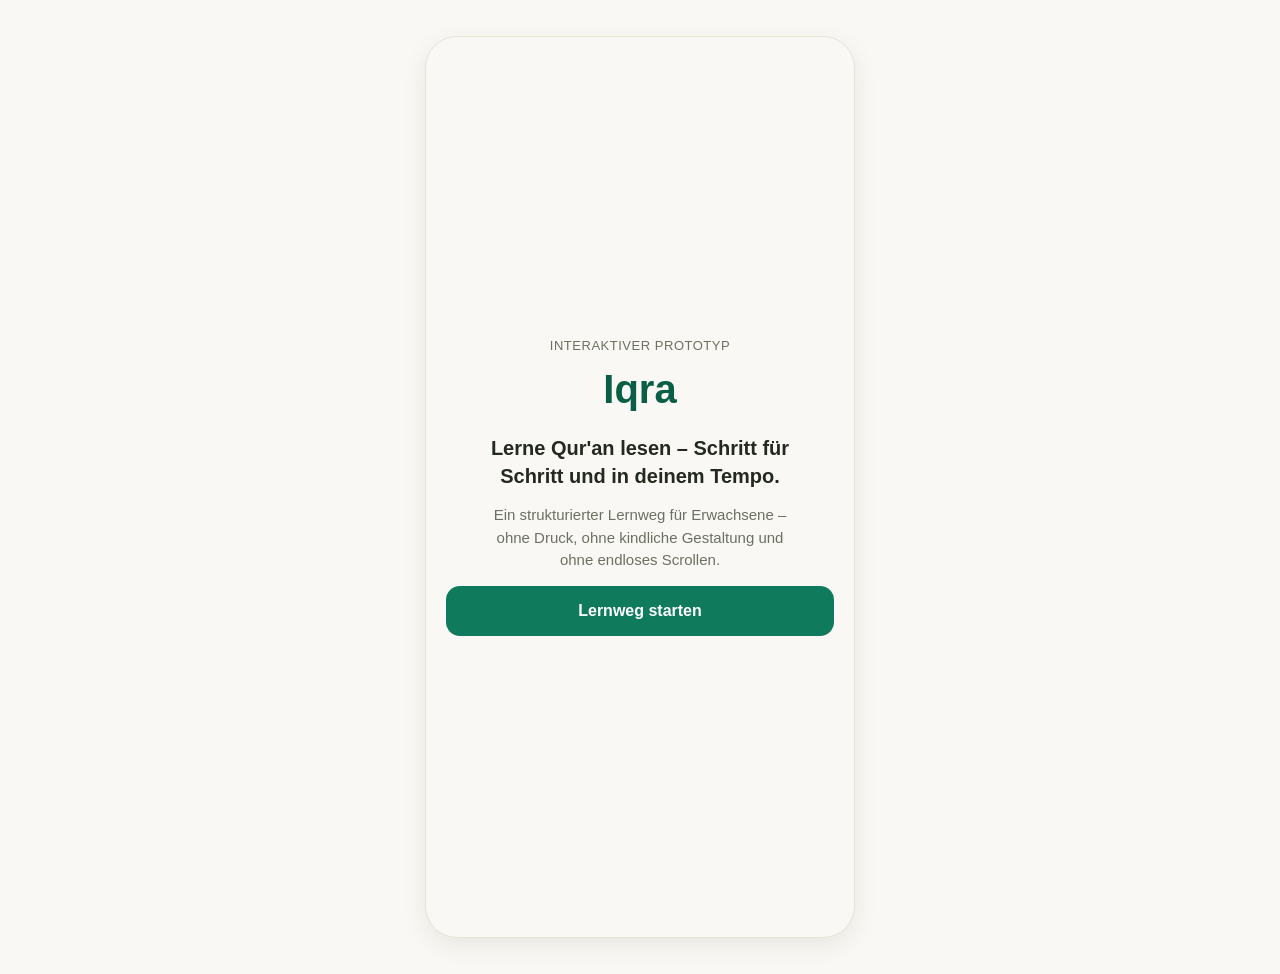
==== index.html @ 894b32cc "Add interactive mobile prototype (HTML/CSS/vanilla JS) Klickbarer mobiler Web-Prototyp mit 10 simuli" ====
<!DOCTYPE html>
<html lang="de">
<head>
<meta charset="UTF-8">
<meta name="viewport" content="width=device-width, initial-scale=1, viewport-fit=cover">
<title>Iqra – Interaktiver Prototyp</title>
<link rel="stylesheet" href="styles.css">
</head>
<body>
<div class="app-shell" id="app-shell">

  <!-- Ansicht 1: Willkommen -->
  <section class="view active" id="view-welcome">
    <div class="screen screen-center">
      <p class="eyebrow" data-i18n="welcome.badge">Interaktiver Prototyp</p>
      <h1 class="app-title">Iqra</h1>
      <p class="headline" data-i18n="welcome.headline">Lerne Qur'an lesen – Schritt für Schritt und in deinem Tempo.</p>
      <p class="subtext" data-i18n="welcome.subtext">Ein strukturierter Lernweg für Erwachsene – ohne Druck, ohne kindliche Gestaltung und ohne endloses Scrollen.</p>
      <button class="btn btn-primary" id="btn-start" data-i18n="welcome.cta">Lernweg starten</button>
    </div>
  </section>

  <!-- Ansicht 2: Sprache auswählen -->
  <section class="view" id="view-language">
    <div class="screen">
      <h2 class="view-title" data-i18n="language.title">Sprache auswählen</h2>
      <div class="card-list">
        <button class="select-card" data-lang="de">
          <span class="select-card-title">Deutsch</span>
        </button>
        <button class="select-card" data-lang="tr">
          <span class="select-card-title">Türkçe</span>
        </button>
      </div>
    </div>
  </section>

  <!-- Ansicht 3: Ausgangssituation -->
  <section class="view" id="view-situation">
    <div class="screen">
      <h2 class="view-title" data-i18n="situation.title">Wie ist deine Ausgangssituation?</h2>
      <div class="card-list" id="situation-list">
        <button class="select-card" data-situation="new">
          <span class="select-card-title" data-i18n="situation.new">Ich beginne ganz neu</span>
        </button>
        <button class="select-card" data-situation="some">
          <span class="select-card-title" data-i18n="situation.some">Ich kenne einige Buchstaben</span>
        </button>
        <button class="select-card" data-situation="refresh">
          <span class="select-card-title" data-i18n="situation.refresh">Ich habe früher gelernt und möchte wiederholen</span>
        </button>
        <button class="select-card" data-situation="convert">
          <span class="select-card-title" data-i18n="situation.convert">Ich bin konvertiert und suche Orientierung</span>
        </button>
      </div>
      <p class="hint" id="situation-hint" hidden data-i18n="situation.convertHint">Dieser Lernweg wird aktuell separat validiert.</p>
      <button class="btn btn-primary" id="btn-situation-next" data-i18n="common.next" disabled>Weiter</button>
    </div>
  </section>

  <!-- Ansicht 4: Lernziel -->
  <section class="view" id="view-goal">
    <div class="screen">
      <h2 class="view-title" data-i18n="goal.title">Was möchtest du erreichen?</h2>
      <div class="card-list" id="goal-list">
        <button class="select-card" data-goal="letters">
          <span class="select-card-title" data-i18n="goal.letters">Arabische Buchstaben sicher erkennen</span>
        </button>
        <button class="select-card" data-goal="connect">
          <span class="select-card-title" data-i18n="goal.connect">Buchstaben miteinander verbinden</span>
        </button>
        <button class="select-card" data-goal="words">
          <span class="select-card-title" data-i18n="goal.words">Erste Wörter lesen</span>
        </button>
        <button class="select-card" data-goal="refresh">
          <span class="select-card-title" data-i18n="goal.refresh">Meine Kenntnisse auffrischen</span>
        </button>
        <button class="select-card" data-goal="quran">
          <span class="select-card-title" data-i18n="goal.quran">Später Qur'anpassagen lesen</span>
        </button>
      </div>
      <button class="btn btn-primary" id="btn-goal-next" data-i18n="goal.cta" disabled>Meinen Lernweg erstellen</button>
    </div>
  </section>

  <!-- Ansicht 5: Dashboard -->
  <section class="view" id="view-dashboard">
    <div class="screen screen-with-nav">
      <p class="greeting" data-i18n="dashboard.greeting">Willkommen zurück</p>
      <p class="daily-suggestion" data-i18n="dashboard.today">Heute: 5 Minuten · 3 Buchstaben</p>

      <div class="card highlight-card">
        <p class="card-label" data-i18n="dashboard.stageLabel">Aktuelle Lernstufe</p>
        <p class="card-value" data-i18n="dashboard.stageValue">Elifba-Einstieg</p>
        <button class="btn btn-primary" id="btn-continue-learning" data-i18n="dashboard.cta">Heute weiterlernen</button>
      </div>

      <h3 class="section-title" data-i18n="dashboard.pathTitle">Dein Lernweg</h3>
      <div class="module-list">
        <button class="module-card module-active" id="module-1" data-module="1">
          <span class="module-name" data-i18n="module.letters">Arabische Buchstaben</span>
          <span class="module-status module-status-active" data-i18n="module.statusActive">Aktiv</span>
        </button>
        <div class="module-card module-locked" aria-disabled="true">
          <span class="module-name" data-i18n="module.connect">Buchstaben verbinden</span>
          <span class="module-status" data-i18n="module.statusLocked">Bald verfügbar</span>
        </div>
        <div class="module-card module-locked" aria-disabled="true">
          <span class="module-name" data-i18n="module.words">Erste Wörter lesen</span>
          <span class="module-status" data-i18n="module.statusLocked">Bald verfügbar</span>
        </div>
      </div>

      <h3 class="section-title" data-i18n="dashboard.repeatTitle">Wiederholen</h3>
      <div class="card">
        <div class="progress-bar"><div class="progress-fill" id="repeat-progress-fill"></div></div>
        <p class="fine-print" id="repeat-progress-text"></p>
      </div>
    </div>
  </section>

  <!-- Ansicht: Lernweg (Bottom-Nav) -->
  <section class="view" id="view-path">
    <div class="screen screen-with-nav">
      <h2 class="view-title" data-i18n="path.title">Dein Lernweg</h2>
      <p class="subtext" id="path-goal-text"></p>
      <div class="module-list">
        <div class="module-card module-active">
          <span class="module-name" data-i18n="module.letters">Arabische Buchstaben</span>
          <span class="module-status module-status-active" data-i18n="module.statusActive">Aktiv</span>
        </div>
        <div class="module-card module-locked" aria-disabled="true">
          <span class="module-name" data-i18n="module.connect">Buchstaben verbinden</span>
          <span class="module-status" data-i18n="module.statusLocked">Bald verfügbar</span>
        </div>
        <div class="module-card module-locked" aria-disabled="true">
          <span class="module-name" data-i18n="module.words">Erste Wörter lesen</span>
          <span class="module-status" data-i18n="module.statusLocked">Bald verfügbar</span>
        </div>
      </div>
      <p class="fine-print" data-i18n="path.more">Weitere Module folgen.</p>
    </div>
  </section>

  <!-- Ansicht 6: Lernlektion -->
  <section class="view" id="view-lesson">
    <div class="screen screen-center">
      <p class="eyebrow" data-i18n="lesson.title">Alif, Bā und Tā</p>
      <div class="letter-display arabic" id="lesson-letter">ا</div>
      <p class="letter-name" id="lesson-letter-name">Alif</p>
      <p class="letter-hint" id="lesson-letter-hint"></p>
      <p class="fine-print" data-i18n="lesson.audioNote">Geprüfte Audio-Aussprache folgt in einer späteren Phase.</p>
      <button class="btn btn-primary" id="btn-lesson-next" data-i18n="common.next">Weiter</button>
    </div>
  </section>

  <!-- Ansicht 7: Aktive Übung -->
  <section class="view" id="view-exercise">
    <div class="screen screen-center">
      <h2 class="view-title" data-i18n="exercise.question">Welcher Buchstabe ist Bā?</h2>
      <div class="letter-choice-row" id="exercise-choices">
        <button class="letter-choice arabic" data-letter="ا">ا</button>
        <button class="letter-choice arabic" data-letter="ب">ب</button>
        <button class="letter-choice arabic" data-letter="ت">ت</button>
      </div>
      <p class="feedback" id="exercise-feedback" hidden></p>
      <button class="btn btn-primary" id="btn-exercise-next" data-i18n="common.next" hidden>Weiter</button>
    </div>
  </section>

  <!-- Ansicht 8: Lektion abgeschlossen -->
  <section class="view" id="view-complete">
    <div class="screen screen-center">
      <h2 class="view-title" data-i18n="complete.title">Lektion abgeschlossen</h2>
      <p class="subtext" data-i18n="complete.text">Du hast heute drei Buchstaben kennengelernt.</p>
      <div class="progress-bar"><div class="progress-fill" style="width:100%"></div></div>
      <p class="fine-print" data-i18n="complete.demoLabel">Demo-Fortschritt</p>
      <button class="btn btn-secondary" id="btn-complete-repeat" data-i18n="complete.repeat">Kurz wiederholen</button>
      <button class="btn btn-primary" id="btn-complete-home" data-i18n="complete.home">Zur Startseite</button>
    </div>
  </section>

  <!-- Ansicht 9: Fortschritt -->
  <section class="view" id="view-progress">
    <div class="screen screen-with-nav">
      <h2 class="view-title" data-i18n="progress.title">Fortschritt</h2>
      <p class="fine-print demo-tag" data-i18n="progress.demoTag">Demo-Daten</p>
      <div class="card">
        <p class="card-label" data-i18n="progress.lettersLabel">Erkannte Buchstaben</p>
        <p class="card-value" id="progress-letters">0 von 28</p>
      </div>
      <div class="card">
        <p class="card-label" data-i18n="progress.lessonsLabel">Absolvierte Lektionen</p>
        <p class="card-value" id="progress-lessons">0</p>
      </div>
      <div class="card">
        <p class="card-label" data-i18n="progress.timeLabel">Lernzeit</p>
        <p class="card-value" id="progress-time">0 Minuten</p>
      </div>
      <div class="card">
        <p class="card-label" data-i18n="progress.nextLabel">Nächstes Ziel</p>
        <p class="card-value" data-i18n="progress.nextValue">Buchstabenformen unterscheiden</p>
      </div>
    </div>
  </section>

  <!-- Ansicht 10: Einstellungen -->
  <section class="view" id="view-settings">
    <div class="screen screen-with-nav">
      <h2 class="view-title" data-i18n="settings.title">Einstellungen</h2>

      <h3 class="section-title" data-i18n="settings.language">Sprache ändern</h3>
      <div class="segmented" id="settings-lang">
        <button class="segmented-btn" data-lang="de">Deutsch</button>
        <button class="segmented-btn" data-lang="tr">Türkçe</button>
      </div>

      <h3 class="section-title" data-i18n="settings.appearance">Erscheinungsbild</h3>
      <div class="segmented" id="settings-theme">
        <button class="segmented-btn" data-theme-choice="light" data-i18n="settings.light">Hell</button>
        <button class="segmented-btn" data-theme-choice="dark" data-i18n="settings.dark">Dunkel</button>
        <button class="segmented-btn" data-theme-choice="system" data-i18n="settings.system">System</button>
      </div>

      <h3 class="section-title" data-i18n="settings.goalTitle">Lernziel</h3>
      <button class="btn btn-secondary" id="btn-change-goal" data-i18n="settings.changeGoal">Lernziel ändern</button>

      <h3 class="section-title" data-i18n="settings.progressTitle">Demo-Fortschritt</h3>
      <button class="btn btn-secondary" id="btn-reset-progress" data-i18n="settings.resetProgress">Demo-Fortschritt zurücksetzen</button>

      <p class="fine-print" data-i18n="settings.privacyNote">Dieser Prototyp speichert Einstellungen ausschließlich lokal auf diesem Gerät.</p>
      <p class="fine-print prototype-note" data-i18n="footer.note">Prototyp – Lerninhalte und religiöse Einordnungen sind noch nicht fachlich freigegeben.</p>
    </div>
  </section>

  <!-- Bottom-Navigation -->
  <nav class="bottom-nav" id="bottom-nav">
    <button class="nav-btn" data-nav="dashboard">
      <span class="nav-icon icon-learn"></span>
      <span data-i18n="nav.learn">Lernen</span>
    </button>
    <button class="nav-btn" data-nav="path">
      <span class="nav-icon icon-path"></span>
      <span data-i18n="nav.path">Lernweg</span>
    </button>
    <button class="nav-btn" data-nav="progress">
      <span class="nav-icon icon-progress"></span>
      <span data-i18n="nav.progress">Fortschritt</span>
    </button>
    <button class="nav-btn" data-nav="settings">
      <span class="nav-icon icon-settings"></span>
      <span data-i18n="nav.settings">Einstellungen</span>
    </button>
  </nav>

</div>
<script src="app.js"></script>
</body>
</html>
---- styles.css ----
:root {
  --bg: #faf8f4;
  --surface: #ffffff;
  --surface-muted: #f2efe8;
  --text: #24291f;
  --text-muted: #6b7062;
  --border: #e7e2d6;
  --accent: #0f7a5c;
  --accent-strong: #0b5e46;
  --accent-soft: #e3f1ea;
  --danger-free-neutral: #8a8f80;
  --shadow: 0 8px 24px rgba(36, 41, 31, 0.08);
  --radius-lg: 20px;
  --radius-md: 14px;
  --radius-sm: 10px;
}

:root[data-theme="dark"] {
  --bg: #141712;
  --surface: #1d211a;
  --surface-muted: #262b21;
  --text: #ecebe3;
  --text-muted: #a3a89a;
  --border: #333829;
  --accent: #3fbf93;
  --accent-strong: #6fd8b2;
  --accent-soft: #1f3129;
  --shadow: 0 8px 24px rgba(0, 0, 0, 0.35);
}

@media (prefers-color-scheme: dark) {
  :root:not([data-theme="light"]) {
    --bg: #141712;
    --surface: #1d211a;
    --surface-muted: #262b21;
    --text: #ecebe3;
    --text-muted: #a3a89a;
    --border: #333829;
    --accent: #3fbf93;
    --accent-strong: #6fd8b2;
    --accent-soft: #1f3129;
    --shadow: 0 8px 24px rgba(0, 0, 0, 0.35);
  }
}

* {
  box-sizing: border-box;
}

html, body {
  margin: 0;
  padding: 0;
  background: var(--bg);
  color: var(--text);
  font-family: -apple-system, BlinkMacSystemFont, "Segoe UI", Roboto, Helvetica, Arial, sans-serif;
  -webkit-text-size-adjust: 100%;
}

body {
  min-height: 100dvh;
  display: flex;
  justify-content: center;
}

.arabic {
  font-family: "Geeza Pro", "Damascus", "Al Bayan", "Baghdad", "KacstOne", "Traditional Arabic", serif;
  direction: rtl;
}

.app-shell {
  position: relative;
  width: 100%;
  max-width: 430px;
  min-height: 100dvh;
  background: var(--bg);
  overflow-x: hidden;
}

@media (min-width: 460px) {
  .app-shell {
    min-height: 92dvh;
    margin: 4dvh auto;
    border-radius: 32px;
    box-shadow: var(--shadow);
    border: 1px solid var(--border);
  }
}

.view {
  display: none;
}

.view.active {
  display: block;
}

.screen {
  padding: 28px 20px 28px;
  min-height: 100dvh;
  display: flex;
  flex-direction: column;
  gap: 14px;
}

.screen-with-nav {
  padding-bottom: 96px;
}

.screen-center {
  justify-content: center;
  align-items: center;
  text-align: center;
}

.eyebrow {
  margin: 0;
  font-size: 13px;
  letter-spacing: 0.04em;
  text-transform: uppercase;
  color: var(--text-muted);
}

.app-title {
  margin: 0;
  font-size: 40px;
  font-weight: 700;
  color: var(--accent-strong);
}

.headline {
  margin: 8px 0 0;
  font-size: 20px;
  font-weight: 600;
  line-height: 1.4;
  max-width: 320px;
}

.subtext {
  margin: 0;
  font-size: 15px;
  line-height: 1.5;
  color: var(--text-muted);
  max-width: 320px;
}

.view-title {
  margin: 6px 0 4px;
  font-size: 22px;
  font-weight: 700;
}

.section-title {
  margin: 18px 0 2px;
  font-size: 15px;
  font-weight: 700;
  color: var(--text-muted);
  text-transform: uppercase;
  letter-spacing: 0.03em;
}

.btn {
  border: none;
  border-radius: var(--radius-md);
  padding: 16px 20px;
  font-size: 16px;
  font-weight: 600;
  cursor: pointer;
  width: 100%;
  transition: transform 0.08s ease, opacity 0.15s ease;
}

.btn:active {
  transform: scale(0.98);
}

.btn-primary {
  background: var(--accent);
  color: #ffffff;
}

.btn-primary:disabled {
  opacity: 0.45;
  cursor: not-allowed;
}

.btn-secondary {
  background: var(--surface-muted);
  color: var(--text);
  border: 1px solid var(--border);
}

.card-list {
  display: flex;
  flex-direction: column;
  gap: 10px;
  margin-top: 6px;
}

.select-card {
  text-align: left;
  background: var(--surface);
  border: 1.5px solid var(--border);
  border-radius: var(--radius-md);
  padding: 16px 18px;
  font-size: 16px;
  cursor: pointer;
  box-shadow: var(--shadow);
  color: var(--text);
}

.select-card.selected {
  border-color: var(--accent);
  background: var(--accent-soft);
}

.select-card-title {
  font-weight: 600;
}

.hint {
  margin: -6px 0 0;
  font-size: 13px;
  color: var(--text-muted);
  font-style: italic;
}

.card {
  background: var(--surface);
  border: 1px solid var(--border);
  border-radius: var(--radius-lg);
  padding: 18px;
  box-shadow: var(--shadow);
}

.highlight-card {
  display: flex;
  flex-direction: column;
  gap: 10px;
}

.card-label {
  margin: 0;
  font-size: 13px;
  color: var(--text-muted);
}

.card-value {
  margin: 0;
  font-size: 19px;
  font-weight: 700;
}

.greeting {
  margin: 0;
  font-size: 22px;
  font-weight: 700;
}

.daily-suggestion {
  margin: 0 0 6px;
  color: var(--text-muted);
  font-size: 14px;
}

.module-list {
  display: flex;
  flex-direction: column;
  gap: 10px;
}

.module-card {
  display: flex;
  align-items: center;
  justify-content: space-between;
  background: var(--surface);
  border: 1px solid var(--border);
  border-radius: var(--radius-md);
  padding: 16px 18px;
  font-size: 15px;
  text-align: left;
  cursor: pointer;
}

.module-active {
  border-color: var(--accent);
}

.module-locked {
  opacity: 0.55;
  cursor: not-allowed;
}

.module-name {
  font-weight: 600;
}

.module-status {
  font-size: 12px;
  color: var(--text-muted);
  background: var(--surface-muted);
  padding: 4px 10px;
  border-radius: 999px;
}

.module-status-active {
  color: var(--accent-strong);
  background: var(--accent-soft);
}

.progress-bar {
  height: 8px;
  border-radius: 999px;
  background: var(--surface-muted);
  overflow: hidden;
}

.progress-fill {
  height: 100%;
  background: var(--accent);
  border-radius: 999px;
  width: 0%;
  transition: width 0.3s ease;
}

.fine-print {
  margin: 6px 0 0;
  font-size: 12px;
  color: var(--text-muted);
}

.demo-tag {
  display: inline-block;
  background: var(--surface-muted);
  padding: 3px 10px;
  border-radius: 999px;
}

.letter-display {
  font-size: 96px;
  line-height: 1;
  color: var(--accent-strong);
}

.letter-name {
  margin: 0;
  font-size: 22px;
  font-weight: 700;
}

.letter-hint {
  margin: 0;
  font-size: 14px;
  color: var(--text-muted);
  max-width: 300px;
}

.letter-choice-row {
  display: flex;
  gap: 10px;
  justify-content: center;
  margin-top: 8px;
}

.letter-choice {
  flex: 1;
  font-size: 44px;
  padding: 22px 0;
  background: var(--surface);
  border: 1.5px solid var(--border);
  border-radius: var(--radius-md);
  cursor: pointer;
  color: var(--text);
  box-shadow: var(--shadow);
}

.letter-choice.correct {
  border-color: var(--accent);
  background: var(--accent-soft);
}

.letter-choice.incorrect {
  border-color: var(--text-muted);
  background: var(--surface-muted);
}

.feedback {
  font-size: 15px;
  font-weight: 600;
  min-height: 20px;
}

.segmented {
  display: flex;
  background: var(--surface-muted);
  border-radius: var(--radius-md);
  padding: 4px;
  gap: 4px;
}

.segmented-btn {
  flex: 1;
  border: none;
  background: transparent;
  border-radius: var(--radius-sm);
  padding: 10px 8px;
  font-size: 14px;
  font-weight: 600;
  color: var(--text-muted);
  cursor: pointer;
}

.segmented-btn.active {
  background: var(--surface);
  color: var(--accent-strong);
  box-shadow: var(--shadow);
}

.prototype-note {
  margin-top: 22px;
  padding-top: 12px;
  border-top: 1px solid var(--border);
}

.bottom-nav {
  display: none;
  position: fixed;
  bottom: 0;
  left: 0;
  right: 0;
  max-width: 430px;
  margin: 0 auto;
  background: var(--surface);
  border-top: 1px solid var(--border);
  padding: 8px 4px calc(8px + env(safe-area-inset-bottom));
  justify-content: space-around;
  z-index: 10;
}

.bottom-nav.visible {
  display: flex;
}

.nav-btn {
  flex: 1;
  display: flex;
  flex-direction: column;
  align-items: center;
  gap: 4px;
  background: none;
  border: none;
  font-size: 11px;
  color: var(--text-muted);
  cursor: pointer;
  padding: 4px 0;
}

.nav-btn.active {
  color: var(--accent-strong);
}

.nav-icon {
  width: 22px;
  height: 22px;
  position: relative;
}

.icon-learn::before {
  content: "";
  position: absolute;
  inset: 2px;
  border: 2px solid currentColor;
  border-radius: 6px;
}
.icon-learn::after {
  content: "";
  position: absolute;
  left: 50%;
  top: 50%;
  width: 6px;
  height: 6px;
  background: currentColor;
  border-radius: 50%;
  transform: translate(-50%, -50%);
}

.icon-path {
  display: flex;
  align-items: center;
  justify-content: space-between;
  padding: 0 2px;
}
.icon-path::before,
.icon-path::after {
  content: "";
  width: 5px;
  height: 5px;
  border-radius: 50%;
  background: currentColor;
}
.icon-path {
  background: linear-gradient(to right, currentColor, currentColor) no-repeat center / 100% 2px;
}

.icon-progress {
  display: flex;
  align-items: flex-end;
  justify-content: center;
  gap: 3px;
}
.icon-progress::before,
.icon-progress::after {
  content: "";
  width: 4px;
  background: currentColor;
  border-radius: 2px;
}
.icon-progress::before {
  height: 10px;
}
.icon-progress::after {
  height: 18px;
}

.icon-settings {
  border: 2px solid currentColor;
  border-radius: 50%;
}
.icon-settings::before {
  content: "";
  position: absolute;
  left: 50%;
  top: 50%;
  width: 8px;
  height: 8px;
  background: currentColor;
  border-radius: 50%;
  transform: translate(-50%, -50%);
}
.icon-settings::after {
  content: "";
  position: absolute;
  left: 50%;
  top: -3px;
  width: 2px;
  height: 5px;
  background: currentColor;
  transform: translateX(-50%);
}
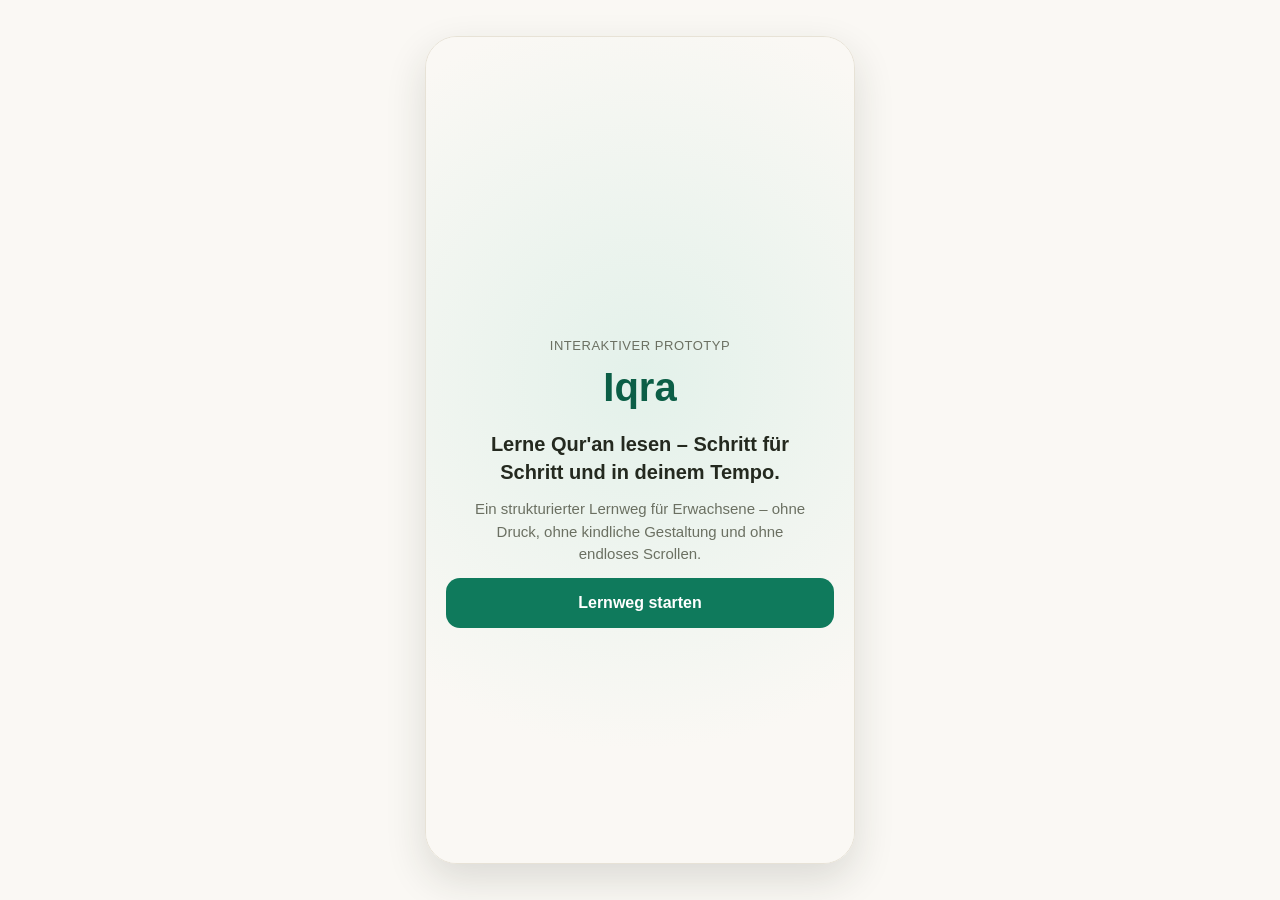
==== commit a85366cd: "Prototype v2: media-rich Entdecken feed, extra lesson formats, UX fixes Ergänzt eine vertikale Scrol" ====
--- a/index.html
+++ b/index.html
@@ -9,7 +9,7 @@
 <body>
 <div class="app-shell" id="app-shell">
 
-  <!-- Ansicht 1: Willkommen -->
+  <!-- Ansicht: Willkommen -->
   <section class="view active" id="view-welcome">
     <div class="screen screen-center">
       <p class="eyebrow" data-i18n="welcome.badge">Interaktiver Prototyp</p>
@@ -20,108 +20,141 @@
     </div>
   </section>
 
-  <!-- Ansicht 2: Sprache auswählen -->
+  <!-- Ansicht: Sprache auswählen -->
   <section class="view" id="view-language">
     <div class="screen">
       <h2 class="view-title" data-i18n="language.title">Sprache auswählen</h2>
       <div class="card-list">
-        <button class="select-card" data-lang="de">
-          <span class="select-card-title">Deutsch</span>
-        </button>
-        <button class="select-card" data-lang="tr">
-          <span class="select-card-title">Türkçe</span>
-        </button>
-      </div>
-    </div>
-  </section>
-
-  <!-- Ansicht 3: Ausgangssituation -->
+        <button class="select-card" data-lang="de"><span class="select-card-title">Deutsch</span></button>
+        <button class="select-card" data-lang="tr"><span class="select-card-title">Türkçe</span></button>
+      </div>
+    </div>
+  </section>
+
+  <!-- Ansicht: Ausgangssituation -->
   <section class="view" id="view-situation">
     <div class="screen">
       <h2 class="view-title" data-i18n="situation.title">Wie ist deine Ausgangssituation?</h2>
       <div class="card-list" id="situation-list">
-        <button class="select-card" data-situation="new">
-          <span class="select-card-title" data-i18n="situation.new">Ich beginne ganz neu</span>
-        </button>
-        <button class="select-card" data-situation="some">
-          <span class="select-card-title" data-i18n="situation.some">Ich kenne einige Buchstaben</span>
-        </button>
-        <button class="select-card" data-situation="refresh">
-          <span class="select-card-title" data-i18n="situation.refresh">Ich habe früher gelernt und möchte wiederholen</span>
-        </button>
-        <button class="select-card" data-situation="convert">
-          <span class="select-card-title" data-i18n="situation.convert">Ich bin konvertiert und suche Orientierung</span>
-        </button>
+        <button class="select-card" data-situation="new"><span class="select-card-title" data-i18n="situation.new">Ich beginne ganz neu</span></button>
+        <button class="select-card" data-situation="some"><span class="select-card-title" data-i18n="situation.some">Ich kenne einige Buchstaben</span></button>
+        <button class="select-card" data-situation="refresh"><span class="select-card-title" data-i18n="situation.refresh">Ich habe früher gelernt und möchte wiederholen</span></button>
+        <button class="select-card" data-situation="convert"><span class="select-card-title" data-i18n="situation.convert">Ich bin konvertiert und suche Orientierung</span></button>
       </div>
       <p class="hint" id="situation-hint" hidden data-i18n="situation.convertHint">Dieser Lernweg wird aktuell separat validiert.</p>
       <button class="btn btn-primary" id="btn-situation-next" data-i18n="common.next" disabled>Weiter</button>
     </div>
   </section>
 
-  <!-- Ansicht 4: Lernziel -->
+  <!-- Ansicht: Lernziel -->
   <section class="view" id="view-goal">
     <div class="screen">
       <h2 class="view-title" data-i18n="goal.title">Was möchtest du erreichen?</h2>
       <div class="card-list" id="goal-list">
-        <button class="select-card" data-goal="letters">
-          <span class="select-card-title" data-i18n="goal.letters">Arabische Buchstaben sicher erkennen</span>
+        <button class="select-card" data-goal="letters"><span class="select-card-title" data-i18n="goal.letters">Arabische Buchstaben sicher erkennen</span></button>
+        <button class="select-card" data-goal="connect"><span class="select-card-title" data-i18n="goal.connect">Buchstaben miteinander verbinden</span></button>
+        <button class="select-card" data-goal="words"><span class="select-card-title" data-i18n="goal.words">Erste Wörter lesen</span></button>
+        <button class="select-card" data-goal="refresh"><span class="select-card-title" data-i18n="goal.refresh">Meine Kenntnisse auffrischen</span></button>
+        <button class="select-card" data-goal="quran"><span class="select-card-title" data-i18n="goal.quran">Später Qur'anpassagen lesen</span></button>
+      </div>
+      <button class="btn btn-primary" id="btn-goal-next" data-i18n="goal.cta" disabled>Meinen Lernweg erstellen</button>
+    </div>
+  </section>
+
+  <!-- Ansicht: Lernen (Startseite) -->
+  <section class="view" id="view-home">
+    <div class="screen screen-with-nav">
+      <div class="home-header">
+        <p class="greeting" data-i18n="dashboard.greeting">Willkommen zurück</p>
+        <p class="fine-print demo-inline" data-i18n="dashboard.demoNoteShort">Demo-Inhalte – fachliche Prüfung ausstehend.</p>
+      </div>
+
+      <div class="hero-card">
+        <p class="hero-label" data-i18n="dashboard.heroLabel">Heute lernen</p>
+        <p class="hero-suggestion" data-i18n="dashboard.today">Heute: 5 Minuten · 3 Buchstaben</p>
+        <button class="btn btn-hero" id="btn-hero-cta" data-i18n="dashboard.cta">Heute weiterlernen</button>
+      </div>
+
+      <div class="section-head">
+        <h3 class="section-title" data-i18n="dashboard.pathTitle">Dein Lernweg</h3>
+        <button class="link-btn" id="btn-path-link" data-i18n="dashboard.pathLinkAll">Gesamten Lernweg ansehen</button>
+      </div>
+      <p class="fine-print" data-i18n="dashboard.pathSubtitle">Modul 1 · Arabische Buchstaben</p>
+      <div class="lesson-list">
+        <button class="lesson-item lesson-item-active" id="lesson-card-1">
+          <span class="lesson-item-icon icon-format-lesson" aria-hidden="true"></span>
+          <span class="lesson-item-body">
+            <span class="lesson-item-name" data-i18n="lesson.title">Alif, Bā und Tā</span>
+            <span class="lesson-item-tag" data-i18n="lesson.formatLesson">Lernlektion</span>
+          </span>
+          <span class="lesson-item-status lesson-item-status-active" data-i18n="module.statusActive">Aktiv</span>
         </button>
-        <button class="select-card" data-goal="connect">
-          <span class="select-card-title" data-i18n="goal.connect">Buchstaben miteinander verbinden</span>
+        <button class="lesson-item lesson-item-partial" id="lesson-card-2">
+          <span class="lesson-item-icon icon-format-matching" aria-hidden="true"></span>
+          <span class="lesson-item-body">
+            <span class="lesson-item-name" data-i18n="lesson2.title">Formen unterscheiden</span>
+            <span class="lesson-item-tag" data-i18n="lesson.formatMatching">Visuelle Zuordnung</span>
+          </span>
+          <span class="lesson-item-status" data-i18n="lesson.statusPartial">Teilweise verfügbar</span>
         </button>
-        <button class="select-card" data-goal="words">
-          <span class="select-card-title" data-i18n="goal.words">Erste Wörter lesen</span>
+        <button class="lesson-item lesson-item-locked" id="lesson-card-3">
+          <span class="lesson-item-icon icon-format-preview" aria-hidden="true"></span>
+          <span class="lesson-item-body">
+            <span class="lesson-item-name" data-i18n="module.connect">Buchstaben verbinden</span>
+            <span class="lesson-item-tag" data-i18n="lesson.formatPreview">Vorschau</span>
+          </span>
+          <span class="lesson-item-status" data-i18n="lesson.statusLocked">Noch nicht freigeschaltet</span>
         </button>
-        <button class="select-card" data-goal="refresh">
-          <span class="select-card-title" data-i18n="goal.refresh">Meine Kenntnisse auffrischen</span>
+      </div>
+
+      <h3 class="section-title" data-i18n="dashboard.forYouTitle">Für dich ausgewählt</h3>
+      <div class="recommend-card">
+        <p class="recommend-text" data-i18n="dashboard.forYouText">Weiter mit „Formen unterscheiden“</p>
+        <button class="btn btn-secondary btn-compact" id="btn-for-you" data-i18n="dashboard.forYouCta">Ansehen</button>
+      </div>
+
+      <h3 class="section-title" data-i18n="dashboard.mediaPreviewTitle">Kurze Lernmedien entdecken</h3>
+      <div class="media-tile-grid">
+        <button class="media-tile media-tile-1" id="media-tile-1">
+          <span class="media-tile-play" aria-hidden="true">▶</span>
+          <span class="media-tile-duration" data-i18n="post1.duration">20 Sek.</span>
+          <span class="media-tile-title" data-i18n="post1.title">Alif erkennen</span>
         </button>
-        <button class="select-card" data-goal="quran">
-          <span class="select-card-title" data-i18n="goal.quran">Später Qur'anpassagen lesen</span>
+        <button class="media-tile media-tile-2" id="media-tile-2">
+          <span class="media-tile-play" aria-hidden="true">▶</span>
+          <span class="media-tile-duration" data-i18n="post2.duration">30 Sek.</span>
+          <span class="media-tile-title" data-i18n="post2.title">Bā und Tā unterscheiden</span>
         </button>
       </div>
-      <button class="btn btn-primary" id="btn-goal-next" data-i18n="goal.cta" disabled>Meinen Lernweg erstellen</button>
-    </div>
-  </section>
-
-  <!-- Ansicht 5: Dashboard -->
-  <section class="view" id="view-dashboard">
-    <div class="screen screen-with-nav">
-      <p class="greeting" data-i18n="dashboard.greeting">Willkommen zurück</p>
-      <p class="daily-suggestion" data-i18n="dashboard.today">Heute: 5 Minuten · 3 Buchstaben</p>
-
-      <div class="card highlight-card">
-        <p class="card-label" data-i18n="dashboard.stageLabel">Aktuelle Lernstufe</p>
-        <p class="card-value" data-i18n="dashboard.stageValue">Elifba-Einstieg</p>
-        <button class="btn btn-primary" id="btn-continue-learning" data-i18n="dashboard.cta">Heute weiterlernen</button>
-      </div>
-
-      <h3 class="section-title" data-i18n="dashboard.pathTitle">Dein Lernweg</h3>
-      <div class="module-list">
-        <button class="module-card module-active" id="module-1" data-module="1">
-          <span class="module-name" data-i18n="module.letters">Arabische Buchstaben</span>
-          <span class="module-status module-status-active" data-i18n="module.statusActive">Aktiv</span>
-        </button>
-        <div class="module-card module-locked" aria-disabled="true">
-          <span class="module-name" data-i18n="module.connect">Buchstaben verbinden</span>
-          <span class="module-status" data-i18n="module.statusLocked">Bald verfügbar</span>
-        </div>
-        <div class="module-card module-locked" aria-disabled="true">
-          <span class="module-name" data-i18n="module.words">Erste Wörter lesen</span>
-          <span class="module-status" data-i18n="module.statusLocked">Bald verfügbar</span>
-        </div>
-      </div>
 
       <h3 class="section-title" data-i18n="dashboard.repeatTitle">Wiederholen</h3>
-      <div class="card">
-        <div class="progress-bar"><div class="progress-fill" id="repeat-progress-fill"></div></div>
-        <p class="fine-print" id="repeat-progress-text"></p>
-      </div>
-    </div>
-  </section>
-
-  <!-- Ansicht: Lernweg (Bottom-Nav) -->
+      <div class="repeat-card">
+        <div class="progress-bar"><div class="progress-fill" id="home-repeat-fill"></div></div>
+        <button class="btn btn-secondary btn-compact" id="btn-repeat-home" data-i18n="dashboard.repeatCta">Jetzt wiederholen</button>
+      </div>
+
+      <div class="stat-strip">
+        <div class="stat-pill">
+          <span class="stat-value" id="home-stat-letters">0/28</span>
+          <span class="stat-label" data-i18n="dashboard.statLetters">Buchstaben</span>
+        </div>
+        <div class="stat-pill">
+          <span class="stat-value" id="home-stat-lessons">0</span>
+          <span class="stat-label" data-i18n="dashboard.statLessons">Lektionen</span>
+        </div>
+        <div class="stat-pill">
+          <span class="stat-value" id="home-stat-minutes">0</span>
+          <span class="stat-label" data-i18n="dashboard.statMinutes">Minuten</span>
+        </div>
+        <span class="fine-print demo-tag stat-demo-tag" data-i18n="progress.demoTag">Demo-Daten</span>
+      </div>
+    </div>
+  </section>
+
+  <!-- Ansicht: Lernweg (aus "Lernen" erreichbar) -->
   <section class="view" id="view-path">
-    <div class="screen screen-with-nav">
+    <div class="screen">
+      <button class="back-btn" data-back><span class="back-arrow">‹</span> <span data-i18n="common.back">Zurück</span></button>
       <h2 class="view-title" data-i18n="path.title">Dein Lernweg</h2>
       <p class="subtext" id="path-goal-text"></p>
       <div class="module-list">
@@ -142,33 +175,144 @@
     </div>
   </section>
 
-  <!-- Ansicht 6: Lernlektion -->
-  <section class="view" id="view-lesson">
-    <div class="screen screen-center">
+  <!-- Ansicht: Entdecken -->
+  <section class="view" id="view-discover">
+    <div class="discover-feed screen-with-nav" id="discover-feed">
+
+      <article class="discover-post discover-post-1" data-post="1">
+        <div class="post-media">
+          <svg class="post-alif-svg" viewBox="0 0 120 200" aria-hidden="true">
+            <line class="post-alif-path" x1="60" y1="20" x2="60" y2="180" />
+          </svg>
+        </div>
+        <span class="post-duration" data-i18n="post1.duration">20 Sek.</span>
+        <button class="save-btn" data-save="post1" data-i18n="action.save">Speichern</button>
+        <div class="post-body">
+          <h3 class="post-title" data-i18n="post1.title">Alif erkennen</h3>
+          <p class="post-desc" data-i18n="post1.desc">Ein senkrechter Strich – der einfachste Buchstabe.</p>
+          <p class="post-goal" data-i18n="post1.goal">Lernziel: Alif sicher erkennen</p>
+          <button class="btn btn-primary" id="post1-cta" data-i18n="post1.cta">Jetzt üben</button>
+        </div>
+      </article>
+
+      <article class="discover-post discover-post-2" data-post="2">
+        <div class="post-media post-media-split">
+          <div class="post-split-half">
+            <span class="post-split-letter arabic">ب</span>
+            <span class="post-dot post-dot-ba"></span>
+          </div>
+          <div class="post-split-half">
+            <span class="post-split-letter arabic">ت</span>
+            <span class="post-dot post-dot-ta-1"></span>
+            <span class="post-dot post-dot-ta-2"></span>
+          </div>
+        </div>
+        <span class="post-duration" data-i18n="post2.duration">30 Sek.</span>
+        <button class="save-btn" data-save="post2" data-i18n="action.save">Speichern</button>
+        <div class="post-body">
+          <h3 class="post-title" data-i18n="post2.title">Bā und Tā unterscheiden</h3>
+          <p class="post-desc" data-i18n="post2.desc">Gleiche Grundform, unterschiedliche Punkte.</p>
+          <p class="post-goal" data-i18n="post2.goal">Lernziel: Punkte sicher unterscheiden</p>
+          <button class="btn btn-primary" id="post2-cta" data-i18n="post2.cta">Mini-Quiz starten</button>
+        </div>
+      </article>
+
+      <article class="discover-post discover-post-3" data-post="3">
+        <div class="post-media post-media-connect">
+          <span class="connect-glyph connect-glyph-1 arabic">ا</span>
+          <span class="connect-glyph connect-glyph-2 arabic">ب</span>
+          <span class="connect-glyph connect-glyph-3 arabic">ت</span>
+        </div>
+        <button class="save-btn" data-save="post3" data-i18n="action.save">Speichern</button>
+        <div class="post-body">
+          <p class="fine-print demo-tag" data-i18n="post3.demo">Demo – fachlich noch nicht freigegeben</p>
+          <h3 class="post-title" data-i18n="post3.title">Buchstaben verbinden</h3>
+          <p class="post-desc" data-i18n="post3.desc">Vorschau, wie einzelne Buchstaben später zu einer verbundenen Form werden.</p>
+          <button class="btn btn-secondary" id="post3-cta" data-i18n="post3.cta">Lernweg ansehen</button>
+        </div>
+      </article>
+
+      <article class="discover-post discover-post-4" data-post="4">
+        <div class="post-media post-media-sequence">
+          <div class="letter-badge"><span class="post-sequence-letter arabic" id="sequence-letter">ا</span></div>
+          <div class="step-dots" id="sequence-dots">
+            <span class="step-dot"></span><span class="step-dot"></span><span class="step-dot"></span>
+          </div>
+        </div>
+        <button class="save-btn" data-save="post4" data-i18n="action.save">Speichern</button>
+        <div class="post-body">
+          <h3 class="post-title" data-i18n="post4.title">Schnelle Wiederholung</h3>
+          <p class="post-desc" data-i18n="post4.desc">Alif, Bā und Tā im schnellen Wechsel.</p>
+          <button class="btn btn-secondary" id="post4-cta" data-i18n="post4.cta">Wiederholen</button>
+        </div>
+      </article>
+
+      <article class="discover-post discover-post-5" data-post="5">
+        <div class="post-body post-body-preview">
+          <h3 class="post-title" data-i18n="post5.title">Weitere Lernbereiche</h3>
+          <p class="post-desc" data-i18n="post5.desc">Ein Ausblick auf kommende Themen – nur eine Produktvorschau.</p>
+          <div class="preview-grid">
+            <div class="preview-tile preview-tile-1">
+              <span class="preview-tile-label" data-i18n="post5.quran">Qur'anlesen &amp; Tajwid</span>
+              <span class="preview-tile-tag" data-i18n="post5.comingSoon">Folgt später</span>
+            </div>
+            <div class="preview-tile preview-tile-2">
+              <span class="preview-tile-label" data-i18n="post5.knowledge">Islamisches Wissen</span>
+              <span class="preview-tile-tag" data-i18n="post5.comingSoon">Folgt später</span>
+            </div>
+            <div class="preview-tile preview-tile-3">
+              <span class="preview-tile-label" data-i18n="post5.prophets">Prophetengeschichten</span>
+              <span class="preview-tile-tag" data-i18n="post5.comingSoon">Folgt später</span>
+            </div>
+            <div class="preview-tile preview-tile-4">
+              <span class="preview-tile-label" data-i18n="post5.discoverIslam">Islam kennenlernen</span>
+              <span class="preview-tile-tag" data-i18n="post5.comingSoon">Folgt später</span>
+            </div>
+          </div>
+        </div>
+      </article>
+
+      <article class="discover-post discover-post-end" data-post="end">
+        <div class="post-body post-body-end">
+          <p class="post-end-title" data-i18n="discover.endTitle">Für heute bist du am Ende der Auswahl.</p>
+          <button class="btn btn-primary" id="discover-end-cta" data-i18n="discover.endCta">Zurück zum Lernweg</button>
+        </div>
+      </article>
+
+    </div>
+  </section>
+
+  <!-- Ansicht: Lernlektion 1 -->
+  <section class="view" id="view-lesson1">
+    <div class="screen screen-center screen-compact">
+      <button class="back-btn back-btn-self" data-back><span class="back-arrow">‹</span> <span data-i18n="common.back">Zurück</span></button>
       <p class="eyebrow" data-i18n="lesson.title">Alif, Bā und Tā</p>
-      <div class="letter-display arabic" id="lesson-letter">ا</div>
-      <p class="letter-name" id="lesson-letter-name">Alif</p>
-      <p class="letter-hint" id="lesson-letter-hint"></p>
+      <div class="step-dots" id="lesson1-dots">
+        <span class="step-dot"></span><span class="step-dot"></span><span class="step-dot"></span>
+      </div>
+      <p class="fine-print" id="lesson1-progress">1 von 3</p>
+      <div class="letter-badge"><div class="letter-display arabic" id="lesson1-letter">ا</div></div>
+      <p class="letter-name" id="lesson1-letter-name">Alif</p>
+      <p class="letter-hint" id="lesson1-letter-hint"></p>
       <p class="fine-print" data-i18n="lesson.audioNote">Geprüfte Audio-Aussprache folgt in einer späteren Phase.</p>
-      <button class="btn btn-primary" id="btn-lesson-next" data-i18n="common.next">Weiter</button>
-    </div>
-  </section>
-
-  <!-- Ansicht 7: Aktive Übung -->
+      <p class="fine-print demo-tag" data-i18n="lesson.demoHint">Demo-Inhalt – fachliche Prüfung ausstehend.</p>
+      <button class="btn btn-primary" id="btn-lesson1-next" data-i18n="common.next">Weiter</button>
+    </div>
+  </section>
+
+  <!-- Ansicht: Aktive Übung -->
   <section class="view" id="view-exercise">
-    <div class="screen screen-center">
-      <h2 class="view-title" data-i18n="exercise.question">Welcher Buchstabe ist Bā?</h2>
-      <div class="letter-choice-row" id="exercise-choices">
-        <button class="letter-choice arabic" data-letter="ا">ا</button>
-        <button class="letter-choice arabic" data-letter="ب">ب</button>
-        <button class="letter-choice arabic" data-letter="ت">ت</button>
-      </div>
+    <div class="screen screen-center screen-compact">
+      <button class="back-btn back-btn-self" data-back><span class="back-arrow">‹</span> <span data-i18n="common.back">Zurück</span></button>
+      <p class="eyebrow" data-i18n="exercise.eyebrow">Übung</p>
+      <h2 class="view-title" id="exercise-question">Welcher Buchstabe ist Bā?</h2>
+      <div class="letter-choice-row" id="exercise-choices"></div>
       <p class="feedback" id="exercise-feedback" hidden></p>
       <button class="btn btn-primary" id="btn-exercise-next" data-i18n="common.next" hidden>Weiter</button>
     </div>
   </section>
 
-  <!-- Ansicht 8: Lektion abgeschlossen -->
+  <!-- Ansicht: Lektion abgeschlossen -->
   <section class="view" id="view-complete">
     <div class="screen screen-center">
       <h2 class="view-title" data-i18n="complete.title">Lektion abgeschlossen</h2>
@@ -180,31 +324,51 @@
     </div>
   </section>
 
-  <!-- Ansicht 9: Fortschritt -->
+  <!-- Ansicht: Lektion 2 – Formen unterscheiden (Visuelle Zuordnung) -->
+  <section class="view" id="view-lesson2">
+    <div class="screen screen-compact">
+      <button class="back-btn" data-back><span class="back-arrow">‹</span> <span data-i18n="common.back">Zurück</span></button>
+      <h2 class="view-title" data-i18n="lesson2.title">Formen unterscheiden</h2>
+      <p class="subtext" data-i18n="lesson2.instructions">Ordne jeden Buchstaben seinem Merkmal zu.</p>
+      <p class="fine-print demo-tag" data-i18n="lesson2.demoNote">Demo – teilweise verfügbar, fachliche Prüfung ausstehend.</p>
+      <div class="match-columns">
+        <div class="match-column" id="lesson2-letters"></div>
+        <div class="match-column" id="lesson2-traits"></div>
+      </div>
+      <p class="feedback feedback-incorrect" id="lesson2-feedback" hidden></p>
+      <p class="feedback feedback-correct" id="lesson2-complete-note" hidden data-i18n="lesson2.complete">Alle Paare gefunden.</p>
+    </div>
+  </section>
+
+  <!-- Ansicht: Lektion 3 – Buchstaben verbinden (Vorschau) -->
+  <section class="view" id="view-lesson3">
+    <div class="screen screen-center">
+      <button class="back-btn back-btn-self" data-back><span class="back-arrow">‹</span> <span data-i18n="common.back">Zurück</span></button>
+      <p class="fine-print demo-tag" data-i18n="lesson3.locked">Noch nicht freigeschaltet</p>
+      <h2 class="view-title" data-i18n="lesson3.title">Buchstaben verbinden</h2>
+      <div class="post-media post-media-connect post-media-static">
+        <span class="connect-glyph connect-glyph-1 arabic">ا</span>
+        <span class="connect-glyph connect-glyph-2 arabic">ب</span>
+        <span class="connect-glyph connect-glyph-3 arabic">ت</span>
+      </div>
+      <p class="subtext" data-i18n="lesson3.text">Vorschau: So werden Buchstaben später miteinander verbunden. Diese Lektion ist noch nicht vollständig freigeschaltet.</p>
+      <button class="btn btn-primary" id="lesson3-back-home" data-i18n="complete.home">Zur Startseite</button>
+    </div>
+  </section>
+
+  <!-- Ansicht: Fortschritt -->
   <section class="view" id="view-progress">
     <div class="screen screen-with-nav">
       <h2 class="view-title" data-i18n="progress.title">Fortschritt</h2>
       <p class="fine-print demo-tag" data-i18n="progress.demoTag">Demo-Daten</p>
-      <div class="card">
-        <p class="card-label" data-i18n="progress.lettersLabel">Erkannte Buchstaben</p>
-        <p class="card-value" id="progress-letters">0 von 28</p>
-      </div>
-      <div class="card">
-        <p class="card-label" data-i18n="progress.lessonsLabel">Absolvierte Lektionen</p>
-        <p class="card-value" id="progress-lessons">0</p>
-      </div>
-      <div class="card">
-        <p class="card-label" data-i18n="progress.timeLabel">Lernzeit</p>
-        <p class="card-value" id="progress-time">0 Minuten</p>
-      </div>
-      <div class="card">
-        <p class="card-label" data-i18n="progress.nextLabel">Nächstes Ziel</p>
-        <p class="card-value" data-i18n="progress.nextValue">Buchstabenformen unterscheiden</p>
-      </div>
-    </div>
-  </section>
-
-  <!-- Ansicht 10: Einstellungen -->
+      <div class="card"><p class="card-label" data-i18n="progress.lettersLabel">Erkannte Buchstaben</p><p class="card-value" id="progress-letters">0 von 28</p></div>
+      <div class="card"><p class="card-label" data-i18n="progress.lessonsLabel">Absolvierte Lektionen</p><p class="card-value" id="progress-lessons">0</p></div>
+      <div class="card"><p class="card-label" data-i18n="progress.timeLabel">Lernzeit</p><p class="card-value" id="progress-time">0 Minuten</p></div>
+      <div class="card"><p class="card-label" data-i18n="progress.nextLabel">Nächstes Ziel</p><p class="card-value" data-i18n="progress.nextValue">Buchstabenformen unterscheiden</p></div>
+    </div>
+  </section>
+
+  <!-- Ansicht: Einstellungen -->
   <section class="view" id="view-settings">
     <div class="screen screen-with-nav">
       <h2 class="view-title" data-i18n="settings.title">Einstellungen</h2>
@@ -228,6 +392,12 @@
       <h3 class="section-title" data-i18n="settings.progressTitle">Demo-Fortschritt</h3>
       <button class="btn btn-secondary" id="btn-reset-progress" data-i18n="settings.resetProgress">Demo-Fortschritt zurücksetzen</button>
 
+      <h3 class="section-title" data-i18n="settings.onboardingTitle">Onboarding</h3>
+      <button class="btn btn-secondary" id="btn-replay-onboarding" data-i18n="settings.replayOnboarding">Onboarding erneut anzeigen</button>
+
+      <h3 class="section-title" data-i18n="settings.dataTitle">Lokale Daten</h3>
+      <button class="btn btn-secondary" id="btn-clear-all" data-i18n="settings.clearAll">Alle lokalen Demo-Daten löschen</button>
+
       <p class="fine-print" data-i18n="settings.privacyNote">Dieser Prototyp speichert Einstellungen ausschließlich lokal auf diesem Gerät.</p>
       <p class="fine-print prototype-note" data-i18n="footer.note">Prototyp – Lerninhalte und religiöse Einordnungen sind noch nicht fachlich freigegeben.</p>
     </div>
@@ -235,13 +405,13 @@
 
   <!-- Bottom-Navigation -->
   <nav class="bottom-nav" id="bottom-nav">
-    <button class="nav-btn" data-nav="dashboard">
+    <button class="nav-btn" data-nav="home">
       <span class="nav-icon icon-learn"></span>
       <span data-i18n="nav.learn">Lernen</span>
     </button>
-    <button class="nav-btn" data-nav="path">
-      <span class="nav-icon icon-path"></span>
-      <span data-i18n="nav.path">Lernweg</span>
+    <button class="nav-btn" data-nav="discover">
+      <span class="nav-icon icon-discover"></span>
+      <span data-i18n="nav.discover">Entdecken</span>
     </button>
     <button class="nav-btn" data-nav="progress">
       <span class="nav-icon icon-progress"></span>
--- a/styles.css
+++ b/styles.css
@@ -2,44 +2,57 @@
   --bg: #faf8f4;
   --surface: #ffffff;
   --surface-muted: #f2efe8;
+  --surface-raised: #ffffff;
   --text: #24291f;
   --text-muted: #6b7062;
   --border: #e7e2d6;
   --accent: #0f7a5c;
   --accent-strong: #0b5e46;
   --accent-soft: #e3f1ea;
-  --danger-free-neutral: #8a8f80;
+  --accent-soft-2: #dceee2;
+  --warn-soft: #ece7da;
   --shadow: 0 8px 24px rgba(36, 41, 31, 0.08);
+  --shadow-lg: 0 16px 40px rgba(36, 41, 31, 0.14);
   --radius-lg: 20px;
   --radius-md: 14px;
   --radius-sm: 10px;
+  --safe-top: env(safe-area-inset-top, 0px);
+  --safe-bottom: env(safe-area-inset-bottom, 0px);
 }
 
 :root[data-theme="dark"] {
-  --bg: #141712;
-  --surface: #1d211a;
-  --surface-muted: #262b21;
+  --bg: #14170f;
+  --surface: #1d2118;
+  --surface-muted: #262b20;
+  --surface-raised: #232820;
   --text: #ecebe3;
   --text-muted: #a3a89a;
-  --border: #333829;
+  --border: #333828;
   --accent: #3fbf93;
-  --accent-strong: #6fd8b2;
-  --accent-soft: #1f3129;
+  --accent-strong: #74e0b4;
+  --accent-soft: #1f3128;
+  --accent-soft-2: #223a2c;
+  --warn-soft: #2c2a1e;
   --shadow: 0 8px 24px rgba(0, 0, 0, 0.35);
+  --shadow-lg: 0 20px 44px rgba(0, 0, 0, 0.45);
 }
 
 @media (prefers-color-scheme: dark) {
   :root:not([data-theme="light"]) {
-    --bg: #141712;
-    --surface: #1d211a;
-    --surface-muted: #262b21;
+    --bg: #14170f;
+    --surface: #1d2118;
+    --surface-muted: #262b20;
+    --surface-raised: #232820;
     --text: #ecebe3;
     --text-muted: #a3a89a;
-    --border: #333829;
+    --border: #333828;
     --accent: #3fbf93;
-    --accent-strong: #6fd8b2;
-    --accent-soft: #1f3129;
+    --accent-strong: #74e0b4;
+    --accent-soft: #1f3128;
+    --accent-soft-2: #223a2c;
+    --warn-soft: #2c2a1e;
     --shadow: 0 8px 24px rgba(0, 0, 0, 0.35);
+    --shadow-lg: 0 20px 44px rgba(0, 0, 0, 0.45);
   }
 }
 
@@ -54,12 +67,24 @@
   color: var(--text);
   font-family: -apple-system, BlinkMacSystemFont, "Segoe UI", Roboto, Helvetica, Arial, sans-serif;
   -webkit-text-size-adjust: 100%;
+  overflow-x: hidden;
 }
 
 body {
   min-height: 100dvh;
   display: flex;
   justify-content: center;
+}
+
+button, .btn, a {
+  color: inherit;
+  text-decoration: none;
+  font-family: inherit;
+  -webkit-tap-highlight-color: transparent;
+  touch-action: manipulation;
+  appearance: none;
+  -webkit-appearance: none;
+  background-color: transparent;
 }
 
 .arabic {
@@ -74,14 +99,16 @@
   min-height: 100dvh;
   background: var(--bg);
   overflow-x: hidden;
+  overflow-y: auto;
 }
 
 @media (min-width: 460px) {
   .app-shell {
     min-height: 92dvh;
+    max-height: 92dvh;
     margin: 4dvh auto;
     border-radius: 32px;
-    box-shadow: var(--shadow);
+    box-shadow: var(--shadow-lg);
     border: 1px solid var(--border);
   }
 }
@@ -95,21 +122,27 @@
 }
 
 .screen {
-  padding: 28px 20px 28px;
+  padding: calc(20px + var(--safe-top)) 20px 28px;
   min-height: 100dvh;
   display: flex;
   flex-direction: column;
-  gap: 14px;
+  gap: 12px;
 }
 
 .screen-with-nav {
-  padding-bottom: 96px;
+  padding-bottom: calc(96px + var(--safe-bottom));
 }
 
 .screen-center {
   justify-content: center;
   align-items: center;
   text-align: center;
+  background-image: radial-gradient(circle at 50% 38%, var(--accent-soft) 0%, transparent 62%);
+}
+
+.screen-compact {
+  gap: 10px;
+  padding-top: calc(16px + var(--safe-top));
 }
 
 .eyebrow {
@@ -140,7 +173,7 @@
   font-size: 15px;
   line-height: 1.5;
   color: var(--text-muted);
-  max-width: 320px;
+  max-width: 340px;
 }
 
 .view-title {
@@ -149,13 +182,61 @@
   font-weight: 700;
 }
 
+.section-head {
+  display: flex;
+  align-items: baseline;
+  justify-content: space-between;
+  margin-top: 18px;
+  gap: 8px;
+}
+
 .section-title {
   margin: 18px 0 2px;
-  font-size: 15px;
+  font-size: 14px;
   font-weight: 700;
   color: var(--text-muted);
   text-transform: uppercase;
   letter-spacing: 0.03em;
+}
+
+.section-head .section-title {
+  margin-top: 0;
+}
+
+.link-btn {
+  border: none;
+  font-size: 12px;
+  font-weight: 600;
+  color: var(--accent-strong);
+  cursor: pointer;
+  white-space: nowrap;
+  padding: 4px 0;
+}
+
+.back-btn {
+  align-self: flex-start;
+  display: flex;
+  align-items: center;
+  gap: 4px;
+  border: none;
+  color: var(--text-muted);
+  font-size: 14px;
+  font-weight: 600;
+  cursor: pointer;
+  padding: 6px 4px 6px 0;
+  margin-bottom: 2px;
+}
+
+.back-btn-self {
+  position: absolute;
+  top: calc(16px + var(--safe-top));
+  left: 20px;
+  z-index: 2;
+}
+
+.back-arrow {
+  font-size: 18px;
+  line-height: 1;
 }
 
 .btn {
@@ -183,10 +264,22 @@
   cursor: not-allowed;
 }
 
+.btn-hero {
+  background: #ffffff;
+  color: var(--accent-strong);
+  box-shadow: var(--shadow);
+}
+
 .btn-secondary {
   background: var(--surface-muted);
   color: var(--text);
   border: 1px solid var(--border);
+}
+
+.btn-compact {
+  width: auto;
+  padding: 10px 18px;
+  font-size: 14px;
 }
 
 .card-list {
@@ -206,6 +299,11 @@
   cursor: pointer;
   box-shadow: var(--shadow);
   color: var(--text);
+  transition: border-color 0.15s ease, background 0.15s ease, transform 0.08s ease;
+}
+
+.select-card:active {
+  transform: scale(0.99);
 }
 
 .select-card.selected {
@@ -232,12 +330,6 @@
   box-shadow: var(--shadow);
 }
 
-.highlight-card {
-  display: flex;
-  flex-direction: column;
-  gap: 10px;
-}
-
 .card-label {
   margin: 0;
   font-size: 13px;
@@ -250,17 +342,268 @@
   font-weight: 700;
 }
 
+/* ---------- Home ---------- */
+
+.home-header {
+  display: flex;
+  flex-direction: column;
+  gap: 2px;
+}
+
 .greeting {
   margin: 0;
-  font-size: 22px;
+  font-size: 23px;
   font-weight: 700;
 }
 
-.daily-suggestion {
+.demo-inline {
+  margin: 0;
+}
+
+.hero-card {
+  margin-top: 14px;
+  background: linear-gradient(135deg, var(--accent) 0%, var(--accent-strong) 100%);
+  border-radius: var(--radius-lg);
+  padding: 22px 20px;
+  color: #ffffff;
+  box-shadow: var(--shadow-lg);
+  display: flex;
+  flex-direction: column;
+  gap: 8px;
+}
+
+.hero-label {
+  margin: 0;
+  font-size: 13px;
+  font-weight: 700;
+  text-transform: uppercase;
+  letter-spacing: 0.04em;
+  opacity: 0.85;
+}
+
+.hero-suggestion {
   margin: 0 0 6px;
-  color: var(--text-muted);
+  font-size: 17px;
+  font-weight: 600;
+}
+
+.lesson-list {
+  display: flex;
+  flex-direction: column;
+  gap: 8px;
+  margin-top: 4px;
+}
+
+.lesson-item {
+  display: flex;
+  align-items: center;
+  gap: 12px;
+  background: var(--surface);
+  border: 1px solid var(--border);
+  border-radius: var(--radius-md);
+  padding: 12px 14px;
+  cursor: pointer;
+  text-align: left;
+  box-shadow: var(--shadow);
+}
+
+.lesson-item-active {
+  border-color: var(--accent);
+}
+
+.lesson-item-locked {
+  opacity: 0.7;
+}
+
+.lesson-item-icon {
+  width: 38px;
+  height: 38px;
+  flex: none;
+  border-radius: 11px;
+  position: relative;
+  background: var(--surface-muted);
+}
+
+.icon-format-lesson::before {
+  content: "";
+  position: absolute;
+  inset: 10px 12px;
+  border-bottom: 2px solid var(--accent-strong);
+  border-right: 2px solid var(--accent-strong);
+}
+
+.icon-format-matching::before,
+.icon-format-matching::after {
+  content: "";
+  position: absolute;
+  width: 8px;
+  height: 8px;
+  border-radius: 50%;
+  background: var(--accent-strong);
+  top: 15px;
+}
+.icon-format-matching::before { left: 9px; }
+.icon-format-matching::after { left: 21px; }
+
+.icon-format-preview::before {
+  content: "";
+  position: absolute;
+  inset: 11px 11px;
+  border: 2px dashed var(--text-muted);
+  border-radius: 6px;
+}
+
+.lesson-item-body {
+  display: flex;
+  flex-direction: column;
+  gap: 2px;
+  flex: 1;
+  min-width: 0;
+}
+
+.lesson-item-name {
+  font-weight: 600;
+  font-size: 15px;
+}
+
+.lesson-item-tag {
+  font-size: 12px;
+  color: var(--text-muted);
+}
+
+.lesson-item-status {
+  font-size: 11px;
+  color: var(--text-muted);
+  background: var(--surface-muted);
+  padding: 4px 9px;
+  border-radius: 999px;
+  white-space: nowrap;
+}
+
+.lesson-item-status-active {
+  color: var(--accent-strong);
+  background: var(--accent-soft);
+}
+
+.recommend-card {
+  margin-top: 4px;
+  background: var(--surface);
+  border-left: 4px solid var(--accent);
+  border-radius: var(--radius-md);
+  padding: 14px 16px;
+  display: flex;
+  align-items: center;
+  justify-content: space-between;
+  gap: 10px;
+  box-shadow: var(--shadow);
+}
+
+.recommend-text {
+  margin: 0;
   font-size: 14px;
-}
+  font-weight: 600;
+}
+
+.media-tile-grid {
+  display: grid;
+  grid-template-columns: 1fr 1fr;
+  gap: 10px;
+  margin-top: 4px;
+}
+
+.media-tile {
+  position: relative;
+  aspect-ratio: 1 / 1.1;
+  border-radius: var(--radius-md);
+  border: none;
+  cursor: pointer;
+  padding: 12px;
+  display: flex;
+  flex-direction: column;
+  justify-content: flex-end;
+  align-items: flex-start;
+  gap: 4px;
+  color: #ffffff;
+  box-shadow: var(--shadow);
+  overflow: hidden;
+}
+
+.media-tile-1 { background: radial-gradient(circle at 70% 20%, #2f9c76 0%, var(--accent-strong) 70%); }
+.media-tile-2 { background: radial-gradient(circle at 30% 20%, #3a8f8f 0%, #17615f 70%); }
+
+.media-tile-play {
+  position: absolute;
+  top: 10px;
+  right: 10px;
+  width: 26px;
+  height: 26px;
+  border-radius: 50%;
+  background: rgba(255, 255, 255, 0.25);
+  display: flex;
+  align-items: center;
+  justify-content: center;
+  font-size: 11px;
+}
+
+.media-tile-duration {
+  font-size: 11px;
+  opacity: 0.85;
+}
+
+.media-tile-title {
+  font-size: 13px;
+  font-weight: 700;
+  line-height: 1.2;
+}
+
+.repeat-card {
+  margin-top: 4px;
+  background: var(--surface);
+  border: 1px solid var(--border);
+  border-radius: var(--radius-md);
+  padding: 14px 16px;
+  display: flex;
+  align-items: center;
+  gap: 14px;
+  box-shadow: var(--shadow);
+}
+
+.repeat-card .progress-bar {
+  flex: 1;
+}
+
+.stat-strip {
+  margin-top: 16px;
+  display: flex;
+  align-items: center;
+  gap: 8px;
+  flex-wrap: wrap;
+}
+
+.stat-pill {
+  background: var(--surface-muted);
+  border-radius: 999px;
+  padding: 8px 14px;
+  display: flex;
+  align-items: baseline;
+  gap: 5px;
+}
+
+.stat-value {
+  font-weight: 700;
+  font-size: 14px;
+}
+
+.stat-label {
+  font-size: 11px;
+  color: var(--text-muted);
+}
+
+.stat-demo-tag {
+  margin: 0;
+}
+
+/* ---------- shared ---------- */
 
 .module-list {
   display: flex;
@@ -278,7 +621,7 @@
   padding: 16px 18px;
   font-size: 15px;
   text-align: left;
-  cursor: pointer;
+  color: var(--text);
 }
 
 .module-active {
@@ -287,11 +630,11 @@
 
 .module-locked {
   opacity: 0.55;
-  cursor: not-allowed;
 }
 
 .module-name {
   font-weight: 600;
+  color: var(--text);
 }
 
 .module-status {
@@ -330,20 +673,56 @@
 
 .demo-tag {
   display: inline-block;
-  background: var(--surface-muted);
+  background: var(--warn-soft);
   padding: 3px 10px;
   border-radius: 999px;
 }
 
+.step-dots {
+  display: flex;
+  gap: 6px;
+  justify-content: center;
+}
+
+.step-dot {
+  width: 7px;
+  height: 7px;
+  border-radius: 50%;
+  background: var(--border);
+}
+
+.step-dot.active {
+  background: var(--accent);
+  transform: scale(1.3);
+}
+
+.step-dot.done {
+  background: var(--accent-soft-2);
+}
+
+/* ---------- lesson 1 ---------- */
+
+.letter-badge {
+  width: 200px;
+  height: 200px;
+  border-radius: 50%;
+  background: radial-gradient(circle at 40% 30%, var(--surface) 0%, var(--accent-soft) 100%);
+  box-shadow: var(--shadow-lg);
+  display: flex;
+  align-items: center;
+  justify-content: center;
+  margin: 6px 0;
+}
+
 .letter-display {
-  font-size: 96px;
+  font-size: 118px;
   line-height: 1;
   color: var(--accent-strong);
 }
 
 .letter-name {
   margin: 0;
-  font-size: 22px;
+  font-size: 21px;
   font-weight: 700;
 }
 
@@ -354,40 +733,424 @@
   max-width: 300px;
 }
 
+/* ---------- exercise ---------- */
+
 .letter-choice-row {
-  display: flex;
+  display: grid;
+  grid-template-columns: repeat(3, 1fr);
   gap: 10px;
-  justify-content: center;
   margin-top: 8px;
+  width: 100%;
+}
+
+.choices-2 {
+  grid-template-columns: repeat(2, 1fr);
 }
 
 .letter-choice {
-  flex: 1;
-  font-size: 44px;
-  padding: 22px 0;
+  font-size: clamp(40px, 13vw, 56px);
+  padding: 26px 0;
+  min-height: 96px;
   background: var(--surface);
-  border: 1.5px solid var(--border);
+  border: 2px solid var(--border);
   border-radius: var(--radius-md);
   cursor: pointer;
   color: var(--text);
   box-shadow: var(--shadow);
+  transition: transform 0.08s ease, border-color 0.15s ease, background 0.15s ease;
+}
+
+.letter-choice:active {
+  transform: scale(0.97);
 }
 
 .letter-choice.correct {
   border-color: var(--accent);
   background: var(--accent-soft);
+  box-shadow: 0 0 0 3px var(--accent-soft-2);
 }
 
 .letter-choice.incorrect {
   border-color: var(--text-muted);
-  background: var(--surface-muted);
+  background: var(--warn-soft);
+  animation: softShake 0.4s ease;
+}
+
+@keyframes softShake {
+  0%, 100% { transform: translateX(0); }
+  25% { transform: translateX(-4px); }
+  75% { transform: translateX(4px); }
 }
 
 .feedback {
   font-size: 15px;
   font-weight: 600;
   min-height: 20px;
-}
+  margin: 4px 0 0;
+}
+
+.feedback-correct {
+  color: var(--accent-strong);
+}
+
+.feedback-incorrect {
+  color: var(--text-muted);
+}
+
+/* ---------- lesson 2 matching ---------- */
+
+.match-columns {
+  display: grid;
+  grid-template-columns: 1fr 1.4fr;
+  gap: 10px;
+  margin-top: 8px;
+}
+
+.match-column {
+  display: flex;
+  flex-direction: column;
+  gap: 8px;
+}
+
+.match-chip {
+  border: 2px solid var(--border);
+  background: var(--surface);
+  border-radius: var(--radius-md);
+  padding: 14px 10px;
+  font-size: 30px;
+  cursor: pointer;
+  color: var(--text);
+  box-shadow: var(--shadow);
+  text-align: center;
+}
+
+.match-chip-trait {
+  font-size: 13px;
+  font-weight: 600;
+  text-align: left;
+  padding: 14px 12px;
+}
+
+.match-chip.selected {
+  border-color: var(--accent);
+  background: var(--accent-soft);
+}
+
+.match-chip.matched {
+  border-color: var(--accent);
+  background: var(--accent-soft);
+  opacity: 0.6;
+  cursor: default;
+}
+
+.match-chip.incorrect {
+  animation: softShake 0.4s ease;
+  border-color: var(--text-muted);
+}
+
+/* ---------- discover feed ---------- */
+
+.discover-feed {
+  height: 100dvh;
+  overflow-y: auto;
+  overflow-x: hidden;
+  scroll-snap-type: y mandatory;
+  padding: 0 !important;
+}
+
+.discover-post {
+  scroll-snap-align: start;
+  scroll-snap-stop: always;
+  min-height: 100dvh;
+  padding: calc(20px + var(--safe-top)) 20px calc(110px + var(--safe-bottom));
+  display: flex;
+  flex-direction: column;
+  justify-content: flex-end;
+  gap: 10px;
+  position: relative;
+  border-bottom: 1px solid var(--border);
+}
+
+.discover-post-1 { background: linear-gradient(180deg, var(--accent-soft) 0%, var(--bg) 78%); }
+.discover-post-2 { background: linear-gradient(180deg, var(--surface-muted) 0%, var(--bg) 78%); }
+.discover-post-3 { background: linear-gradient(160deg, var(--warn-soft) 0%, var(--bg) 78%); }
+.discover-post-4 { background: linear-gradient(180deg, var(--accent-soft-2) 0%, var(--bg) 78%); }
+.discover-post-5 { background: linear-gradient(160deg, var(--surface-muted) 0%, var(--bg) 100%); justify-content: center; }
+.discover-post-end { background: var(--surface-muted); justify-content: center; align-items: center; text-align: center; }
+
+.post-media {
+  flex: 1;
+  min-height: 200px;
+  display: flex;
+  align-items: center;
+  justify-content: center;
+  position: relative;
+  isolation: isolate;
+}
+
+.discover-post-1 .post-media::before,
+.discover-post-2 .post-media::before,
+.discover-post-3 .post-media::before {
+  content: "";
+  position: absolute;
+  top: 50%;
+  left: 50%;
+  transform: translate(-50%, -50%);
+  width: 260px;
+  height: 260px;
+  border-radius: 50%;
+  background: radial-gradient(circle, var(--surface) 0%, transparent 72%);
+  opacity: 0.7;
+  z-index: -1;
+}
+
+.post-media-sequence {
+  flex-direction: column;
+  gap: 18px;
+}
+
+.post-alif-svg {
+  width: 150px;
+  height: 300px;
+  position: relative;
+}
+
+.post-alif-path {
+  stroke: var(--accent-strong);
+  stroke-width: 8;
+  stroke-linecap: round;
+  stroke-dasharray: 220;
+  stroke-dashoffset: 220;
+  animation: drawAlif 3s ease-in-out infinite;
+  animation-play-state: paused;
+}
+
+.discover-post.in-view .post-alif-path {
+  animation-play-state: running;
+}
+
+@keyframes drawAlif {
+  0% { stroke-dashoffset: 220; }
+  45%, 55% { stroke-dashoffset: 0; }
+  100% { stroke-dashoffset: -220; }
+}
+
+.post-media-split {
+  display: flex;
+  gap: 20px;
+  position: relative;
+}
+
+.post-split-half {
+  position: relative;
+  display: flex;
+  align-items: center;
+  justify-content: center;
+  width: 130px;
+  height: 170px;
+  background: var(--surface);
+  border-radius: var(--radius-lg);
+  box-shadow: var(--shadow-lg);
+}
+
+.post-split-letter {
+  font-size: 72px;
+  color: var(--accent-strong);
+}
+
+.post-dot {
+  position: absolute;
+  width: 12px;
+  height: 12px;
+  border-radius: 50%;
+  background: var(--accent);
+  bottom: 22px;
+  left: 50%;
+  transform: translateX(-50%) scale(1);
+  opacity: 0.6;
+  animation: dotPulse 1.5s ease-in-out infinite;
+  animation-play-state: paused;
+}
+
+.post-dot-ta-1 { top: 24px; bottom: auto; left: 40%; }
+.post-dot-ta-2 { top: 24px; bottom: auto; left: 60%; animation-delay: 0.25s; }
+
+.discover-post.in-view .post-dot {
+  animation-play-state: running;
+}
+
+@keyframes dotPulse {
+  0%, 100% { transform: translateX(-50%) scale(1); opacity: 0.6; }
+  50% { transform: translateX(-50%) scale(1.5); opacity: 1; }
+}
+
+.post-media-connect {
+  display: flex;
+  gap: 8px;
+  align-items: center;
+  justify-content: center;
+  position: relative;
+}
+
+.post-media-static .connect-glyph {
+  animation: none !important;
+  transform: none !important;
+}
+
+.connect-glyph {
+  font-size: 84px;
+  color: var(--accent-strong);
+  animation: connectMorph 3.4s ease-in-out infinite;
+  animation-play-state: paused;
+  position: relative;
+}
+
+.discover-post.in-view .connect-glyph {
+  animation-play-state: running;
+}
+
+.connect-glyph-1 { animation-delay: 0s; }
+.connect-glyph-2 { animation-delay: 0.05s; }
+.connect-glyph-3 { animation-delay: 0.1s; }
+
+@keyframes connectMorph {
+  0%, 15% { transform: translateX(0); }
+  50%, 65% { transform: translateX(0) scaleX(1.02); letter-spacing: -6px; }
+  100% { transform: translateX(0); }
+}
+
+.post-sequence-letter {
+  font-size: 110px;
+  color: var(--accent-strong);
+  display: block;
+}
+
+.post-duration {
+  position: absolute;
+  top: calc(20px + var(--safe-top));
+  left: 20px;
+  background: rgba(0, 0, 0, 0.55);
+  color: #ffffff;
+  font-size: 12px;
+  font-weight: 600;
+  padding: 5px 11px;
+  border-radius: 999px;
+}
+
+.save-btn {
+  position: absolute;
+  top: calc(20px + var(--safe-top));
+  right: 20px;
+  background: var(--surface);
+  border: 1px solid var(--border);
+  color: var(--text);
+  font-size: 12px;
+  font-weight: 600;
+  padding: 7px 13px;
+  border-radius: 999px;
+  cursor: pointer;
+  box-shadow: var(--shadow);
+}
+
+.save-btn.saved {
+  background: var(--accent-soft);
+  border-color: var(--accent);
+  color: var(--accent-strong);
+}
+
+.post-body {
+  background: var(--surface);
+  border-radius: var(--radius-lg);
+  padding: 16px 18px;
+  box-shadow: var(--shadow-lg);
+  display: flex;
+  flex-direction: column;
+  gap: 6px;
+}
+
+.post-title {
+  margin: 0;
+  font-size: 19px;
+  font-weight: 700;
+}
+
+.post-desc {
+  margin: 0;
+  font-size: 14px;
+  color: var(--text-muted);
+  line-height: 1.4;
+}
+
+.post-goal {
+  margin: 2px 0 4px;
+  font-size: 12px;
+  color: var(--accent-strong);
+  font-weight: 600;
+}
+
+.post-body .btn {
+  margin-top: 6px;
+}
+
+.post-body-preview {
+  background: transparent;
+  box-shadow: none;
+  padding: 0;
+}
+
+.preview-grid {
+  display: grid;
+  grid-template-columns: 1fr 1fr;
+  gap: 10px;
+  margin-top: 8px;
+}
+
+.preview-tile {
+  border-radius: var(--radius-md);
+  padding: 16px 12px;
+  min-height: 96px;
+  display: flex;
+  flex-direction: column;
+  justify-content: space-between;
+  box-shadow: var(--shadow);
+}
+
+.preview-tile-label {
+  font-size: 13px;
+  font-weight: 700;
+  color: var(--text);
+}
+
+.preview-tile-tag {
+  font-size: 11px;
+  color: var(--text-muted);
+  align-self: flex-start;
+  background: var(--surface);
+  padding: 3px 8px;
+  border-radius: 999px;
+}
+
+.preview-tile-1 { background: var(--accent-soft); }
+.preview-tile-2 { background: var(--warn-soft); }
+.preview-tile-3 { background: var(--surface-muted); }
+.preview-tile-4 { background: var(--accent-soft-2); }
+
+.post-body-end {
+  background: transparent;
+  box-shadow: none;
+  align-items: center;
+  gap: 14px;
+}
+
+.post-end-title {
+  margin: 0;
+  font-size: 18px;
+  font-weight: 700;
+  text-align: center;
+  max-width: 260px;
+}
+
+/* ---------- settings ---------- */
 
 .segmented {
   display: flex;
@@ -420,6 +1183,8 @@
   padding-top: 12px;
   border-top: 1px solid var(--border);
 }
+
+/* ---------- bottom nav ---------- */
 
 .bottom-nav {
   display: none;
@@ -431,7 +1196,7 @@
   margin: 0 auto;
   background: var(--surface);
   border-top: 1px solid var(--border);
-  padding: 8px 4px calc(8px + env(safe-area-inset-bottom));
+  padding: 8px 4px calc(8px + var(--safe-bottom));
   justify-content: space-around;
   z-index: 10;
 }
@@ -446,7 +1211,6 @@
   flex-direction: column;
   align-items: center;
   gap: 4px;
-  background: none;
   border: none;
   font-size: 11px;
   color: var(--text-muted);
@@ -483,22 +1247,21 @@
   transform: translate(-50%, -50%);
 }
 
-.icon-path {
-  display: flex;
-  align-items: center;
-  justify-content: space-between;
-  padding: 0 2px;
-}
-.icon-path::before,
-.icon-path::after {
+.icon-discover {
+  border: 2px solid currentColor;
+  border-radius: 50%;
+}
+.icon-discover::before {
   content: "";
-  width: 5px;
-  height: 5px;
-  border-radius: 50%;
-  background: currentColor;
-}
-.icon-path {
-  background: linear-gradient(to right, currentColor, currentColor) no-repeat center / 100% 2px;
+  position: absolute;
+  left: 50%;
+  top: 50%;
+  width: 0;
+  height: 0;
+  border-top: 4px solid transparent;
+  border-bottom: 4px solid transparent;
+  border-left: 6px solid currentColor;
+  transform: translate(-40%, -50%);
 }
 
 .icon-progress {
@@ -514,12 +1277,8 @@
   background: currentColor;
   border-radius: 2px;
 }
-.icon-progress::before {
-  height: 10px;
-}
-.icon-progress::after {
-  height: 18px;
-}
+.icon-progress::before { height: 10px; }
+.icon-progress::after { height: 18px; }
 
 .icon-settings {
   border: 2px solid currentColor;
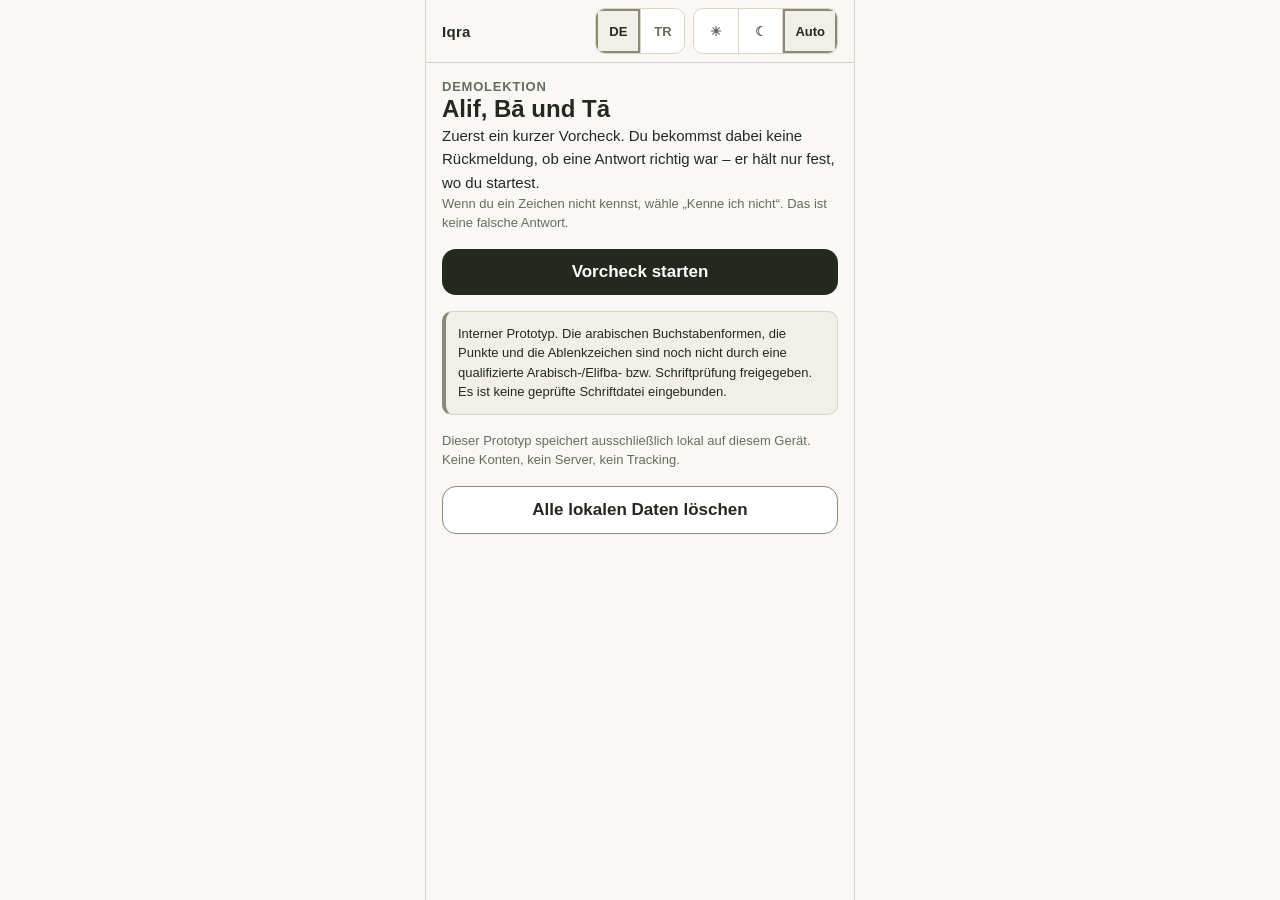
==== commit 8e63d416: "Vertical Slice zu einer vollstaendigen Demolektion umbauen Der bisherige breite Prototyp wird durch " ====
--- a/index.html
+++ b/index.html
@@ -3,425 +3,142 @@
 <head>
 <meta charset="UTF-8">
 <meta name="viewport" content="width=device-width, initial-scale=1, viewport-fit=cover">
-<title>Iqra – Interaktiver Prototyp</title>
+<title>Iqra – Demolektion: Alif, Bā und Tā</title>
 <link rel="stylesheet" href="styles.css">
 </head>
 <body>
 <div class="app-shell" id="app-shell">
 
-  <!-- Ansicht: Willkommen -->
-  <section class="view active" id="view-welcome">
-    <div class="screen screen-center">
-      <p class="eyebrow" data-i18n="welcome.badge">Interaktiver Prototyp</p>
-      <h1 class="app-title">Iqra</h1>
-      <p class="headline" data-i18n="welcome.headline">Lerne Qur'an lesen – Schritt für Schritt und in deinem Tempo.</p>
-      <p class="subtext" data-i18n="welcome.subtext">Ein strukturierter Lernweg für Erwachsene – ohne Druck, ohne kindliche Gestaltung und ohne endloses Scrollen.</p>
-      <button class="btn btn-primary" id="btn-start" data-i18n="welcome.cta">Lernweg starten</button>
+  <header class="topbar">
+    <p class="topbar-brand">Iqra</p>
+    <div class="seg" id="seg-lang" role="group" aria-label="Sprache / Dil">
+      <button class="seg-btn" data-lang="de" aria-pressed="true">DE</button>
+      <button class="seg-btn" data-lang="tr" aria-pressed="false">TR</button>
+    </div>
+    <div class="seg" id="seg-theme" role="group" aria-label="Theme">
+      <button class="seg-btn" data-theme-choice="light" aria-pressed="false" data-i18n="theme.light" data-i18n-attr="aria-label" aria-label="Hell">☀</button>
+      <button class="seg-btn" data-theme-choice="dark" aria-pressed="false" data-i18n="theme.dark" data-i18n-attr="aria-label" aria-label="Dunkel">☾</button>
+      <button class="seg-btn" data-theme-choice="system" aria-pressed="true" data-i18n="theme.system" data-i18n-attr="aria-label" aria-label="System">Auto</button>
+    </div>
+  </header>
+
+  <!-- ================= 1) Vorcheck ================= -->
+  <section class="view active" id="view-precheck">
+    <div class="screen">
+
+      <!-- Folgetagsblock: nur sichtbar, wenn faellig -->
+      <div class="banner" id="nextday-offer" hidden>
+        <p class="section-title" data-i18n="nextday.offerTitle">Deine Folgeprüfung ist bereit.</p>
+        <p class="muted-text" data-i18n="nextday.offerText">Kurzer Block mit den Zeichen, die zuletzt am wenigsten saßen. Kein Streak, keine Strafe.</p>
+        <button class="btn btn-primary" id="btn-open-nextday" data-i18n="nextday.offerCta">Folgeprüfung starten</button>
+      </div>
+
+      <div id="precheck-intro">
+        <p class="eyebrow" data-i18n="precheck.eyebrow">Demolektion</p>
+        <h1 class="view-title" data-i18n="precheck.title">Alif, Bā und Tā</h1>
+        <p class="body-text" id="precheck-introtext">Zuerst ein kurzer Vorcheck. Du bekommst dabei keine Rückmeldung, ob eine Antwort richtig war – er hält nur fest, wo du startest.</p>
+        <p class="fine-print" id="precheck-introhint" data-i18n="precheck.introHint">Wenn du ein Zeichen nicht kennst, wähle „Kenne ich nicht“. Das ist keine falsche Antwort.</p>
+      </div>
+
+      <div id="precheck-task" hidden>
+        <div class="meter">
+          <div class="meter-track"><div class="meter-fill" id="precheck-fill"></div></div>
+          <span class="meter-label" id="precheck-count"></span>
+        </div>
+        <div class="stage">
+          <div class="glyph-xl arabic" id="precheck-char" dir="rtl" lang="ar" translate="no"></div>
+        </div>
+        <div class="act">
+          <p class="act-label" data-i18n="precheck.actLabel">Deine Einschätzung</p>
+          <h2 class="section-title" data-i18n="precheck.question">Wie heißt dieses Zeichen?</h2>
+          <div class="choices choices-text" id="precheck-choices"></div>
+          <button class="btn btn-secondary" id="btn-precheck-unknown" data-i18n="precheck.unknown">Kenne ich nicht</button>
+        </div>
+      </div>
+
+      <button class="btn btn-primary" id="btn-precheck-start" data-i18n="precheck.cta">Vorcheck starten</button>
+      <button class="btn btn-secondary" id="btn-restart-lesson" hidden data-i18n="precheck.restart">Lektion neu beginnen</button>
+
+      <p class="notice" id="review-notice" data-i18n="notice.review">Interner Prototyp. Die arabischen Buchstabenformen, die Punkte und die Ablenkzeichen sind noch nicht durch eine qualifizierte Arabisch-/Elifba- bzw. Schriftprüfung freigegeben. Es ist keine geprüfte Schriftdatei eingebunden.</p>
+      <p class="fine-print" id="storage-warning" hidden data-i18n="notice.noStorage">Dieses Gerät speichert gerade nichts lokal. Ein Ergebnis für morgen kann deshalb nicht zugesagt werden.</p>
+      <p class="fine-print" data-i18n="notice.privacy">Dieser Prototyp speichert ausschließlich lokal auf diesem Gerät. Keine Konten, kein Server, kein Tracking.</p>
+      <button class="btn btn-secondary" id="btn-clear-data" data-i18n="notice.clear">Alle lokalen Daten löschen</button>
     </div>
   </section>
 
-  <!-- Ansicht: Sprache auswählen -->
-  <section class="view" id="view-language">
+  <!-- ================= 2) Lernbühne ================= -->
+  <section class="view" id="view-stage">
     <div class="screen">
-      <h2 class="view-title" data-i18n="language.title">Sprache auswählen</h2>
-      <div class="card-list">
-        <button class="select-card" data-lang="de"><span class="select-card-title">Deutsch</span></button>
-        <button class="select-card" data-lang="tr"><span class="select-card-title">Türkçe</span></button>
+      <div class="meter">
+        <div class="meter-track"><div class="meter-fill" id="stage-fill"></div></div>
+        <span class="meter-label" id="stage-count"></span>
       </div>
+
+      <!-- Bühne: getönt, randlos, keine Bedienelemente -->
+      <div class="stage" id="stage-area">
+        <div class="glyph-xl arabic" id="stage-char" dir="rtl" lang="ar" translate="no"></div>
+        <p class="stage-caption" id="stage-caption"></p>
+      </div>
+
+      <!-- Aktionskarte: Oberflächenfarbe und Rahmen -->
+      <div class="act">
+        <p class="act-label" id="stage-act-label" data-i18n="stage.actLabel">Jetzt du</p>
+        <h2 class="section-title" id="stage-prompt"></h2>
+        <div id="stage-action"></div>
+        <p class="feedback" id="stage-feedback" role="status" aria-live="polite" hidden></p>
+      </div>
+
+      <button class="btn btn-primary" id="btn-stage-next" data-i18n="common.next">Weiter</button>
     </div>
   </section>
 
-  <!-- Ansicht: Ausgangssituation -->
-  <section class="view" id="view-situation">
+  <!-- ================= 3) Übung ================= -->
+  <section class="view" id="view-practice">
     <div class="screen">
-      <h2 class="view-title" data-i18n="situation.title">Wie ist deine Ausgangssituation?</h2>
-      <div class="card-list" id="situation-list">
-        <button class="select-card" data-situation="new"><span class="select-card-title" data-i18n="situation.new">Ich beginne ganz neu</span></button>
-        <button class="select-card" data-situation="some"><span class="select-card-title" data-i18n="situation.some">Ich kenne einige Buchstaben</span></button>
-        <button class="select-card" data-situation="refresh"><span class="select-card-title" data-i18n="situation.refresh">Ich habe früher gelernt und möchte wiederholen</span></button>
-        <button class="select-card" data-situation="convert"><span class="select-card-title" data-i18n="situation.convert">Ich bin konvertiert und suche Orientierung</span></button>
+      <p class="eyebrow" id="practice-mode-label"></p>
+      <div class="meter">
+        <div class="meter-track"><div class="meter-fill" id="practice-fill"></div></div>
+        <span class="meter-label" id="practice-count"></span>
       </div>
-      <p class="hint" id="situation-hint" hidden data-i18n="situation.convertHint">Dieser Lernweg wird aktuell separat validiert.</p>
-      <button class="btn btn-primary" id="btn-situation-next" data-i18n="common.next" disabled>Weiter</button>
+      <div class="act">
+        <h2 class="section-title" id="practice-prompt"></h2>
+        <div id="practice-task"></div>
+        <p class="feedback" id="practice-feedback" role="status" aria-live="polite" hidden></p>
+      </div>
+      <button class="btn btn-primary" id="btn-practice-action"></button>
     </div>
   </section>
 
-  <!-- Ansicht: Lernziel -->
-  <section class="view" id="view-goal">
+  <!-- ================= 4) Ergebnis ================= -->
+  <section class="view" id="view-result">
     <div class="screen">
-      <h2 class="view-title" data-i18n="goal.title">Was möchtest du erreichen?</h2>
-      <div class="card-list" id="goal-list">
-        <button class="select-card" data-goal="letters"><span class="select-card-title" data-i18n="goal.letters">Arabische Buchstaben sicher erkennen</span></button>
-        <button class="select-card" data-goal="connect"><span class="select-card-title" data-i18n="goal.connect">Buchstaben miteinander verbinden</span></button>
-        <button class="select-card" data-goal="words"><span class="select-card-title" data-i18n="goal.words">Erste Wörter lesen</span></button>
-        <button class="select-card" data-goal="refresh"><span class="select-card-title" data-i18n="goal.refresh">Meine Kenntnisse auffrischen</span></button>
-        <button class="select-card" data-goal="quran"><span class="select-card-title" data-i18n="goal.quran">Später Qur'anpassagen lesen</span></button>
-      </div>
-      <button class="btn btn-primary" id="btn-goal-next" data-i18n="goal.cta" disabled>Meinen Lernweg erstellen</button>
+      <p class="eyebrow" data-i18n="result.eyebrow">Ergebnis</p>
+      <h2 class="view-title" id="result-title" tabindex="-1"></h2>
+      <p class="body-text" id="result-lead"></p>
+      <div class="result-list" id="result-list"></div>
+      <p class="muted-text" id="result-errors"></p>
+      <p class="fine-print" id="result-precheck"></p>
+      <p class="notice" id="result-nextday"></p>
+      <button class="btn btn-primary" id="btn-result-home" data-i18n="result.cta">Zur Übersicht</button>
     </div>
   </section>
 
-  <!-- Ansicht: Lernen (Startseite) -->
-  <section class="view" id="view-home">
-    <div class="screen screen-with-nav">
-      <div class="home-header">
-        <p class="greeting" data-i18n="dashboard.greeting">Willkommen zurück</p>
-        <p class="fine-print demo-inline" data-i18n="dashboard.demoNoteShort">Demo-Inhalte – fachliche Prüfung ausstehend.</p>
+  <!-- ================= 5) Folgetagsprüfung ================= -->
+  <section class="view" id="view-nextday">
+    <div class="screen">
+      <p class="eyebrow" data-i18n="nextday.eyebrow">Folgeprüfung</p>
+      <div class="meter">
+        <div class="meter-track"><div class="meter-fill" id="nextday-fill"></div></div>
+        <span class="meter-label" id="nextday-count"></span>
       </div>
-
-      <div class="hero-card">
-        <p class="hero-label" data-i18n="dashboard.heroLabel">Heute lernen</p>
-        <p class="hero-suggestion" data-i18n="dashboard.today">Heute: 5 Minuten · 3 Buchstaben</p>
-        <button class="btn btn-hero" id="btn-hero-cta" data-i18n="dashboard.cta">Heute weiterlernen</button>
+      <div class="act">
+        <h2 class="section-title" id="nextday-prompt"></h2>
+        <div id="nextday-task"></div>
+        <p class="feedback" id="nextday-feedback" role="status" aria-live="polite" hidden></p>
       </div>
-
-      <div class="section-head">
-        <h3 class="section-title" data-i18n="dashboard.pathTitle">Dein Lernweg</h3>
-        <button class="link-btn" id="btn-path-link" data-i18n="dashboard.pathLinkAll">Gesamten Lernweg ansehen</button>
-      </div>
-      <p class="fine-print" data-i18n="dashboard.pathSubtitle">Modul 1 · Arabische Buchstaben</p>
-      <div class="lesson-list">
-        <button class="lesson-item lesson-item-active" id="lesson-card-1">
-          <span class="lesson-item-icon icon-format-lesson" aria-hidden="true"></span>
-          <span class="lesson-item-body">
-            <span class="lesson-item-name" data-i18n="lesson.title">Alif, Bā und Tā</span>
-            <span class="lesson-item-tag" data-i18n="lesson.formatLesson">Lernlektion</span>
-          </span>
-          <span class="lesson-item-status lesson-item-status-active" data-i18n="module.statusActive">Aktiv</span>
-        </button>
-        <button class="lesson-item lesson-item-partial" id="lesson-card-2">
-          <span class="lesson-item-icon icon-format-matching" aria-hidden="true"></span>
-          <span class="lesson-item-body">
-            <span class="lesson-item-name" data-i18n="lesson2.title">Formen unterscheiden</span>
-            <span class="lesson-item-tag" data-i18n="lesson.formatMatching">Visuelle Zuordnung</span>
-          </span>
-          <span class="lesson-item-status" data-i18n="lesson.statusPartial">Teilweise verfügbar</span>
-        </button>
-        <button class="lesson-item lesson-item-locked" id="lesson-card-3">
-          <span class="lesson-item-icon icon-format-preview" aria-hidden="true"></span>
-          <span class="lesson-item-body">
-            <span class="lesson-item-name" data-i18n="module.connect">Buchstaben verbinden</span>
-            <span class="lesson-item-tag" data-i18n="lesson.formatPreview">Vorschau</span>
-          </span>
-          <span class="lesson-item-status" data-i18n="lesson.statusLocked">Noch nicht freigeschaltet</span>
-        </button>
-      </div>
-
-      <h3 class="section-title" data-i18n="dashboard.forYouTitle">Für dich ausgewählt</h3>
-      <div class="recommend-card">
-        <p class="recommend-text" data-i18n="dashboard.forYouText">Weiter mit „Formen unterscheiden“</p>
-        <button class="btn btn-secondary btn-compact" id="btn-for-you" data-i18n="dashboard.forYouCta">Ansehen</button>
-      </div>
-
-      <h3 class="section-title" data-i18n="dashboard.mediaPreviewTitle">Kurze Lernmedien entdecken</h3>
-      <div class="media-tile-grid">
-        <button class="media-tile media-tile-1" id="media-tile-1">
-          <span class="media-tile-play" aria-hidden="true">▶</span>
-          <span class="media-tile-duration" data-i18n="post1.duration">20 Sek.</span>
-          <span class="media-tile-title" data-i18n="post1.title">Alif erkennen</span>
-        </button>
-        <button class="media-tile media-tile-2" id="media-tile-2">
-          <span class="media-tile-play" aria-hidden="true">▶</span>
-          <span class="media-tile-duration" data-i18n="post2.duration">30 Sek.</span>
-          <span class="media-tile-title" data-i18n="post2.title">Bā und Tā unterscheiden</span>
-        </button>
-      </div>
-
-      <h3 class="section-title" data-i18n="dashboard.repeatTitle">Wiederholen</h3>
-      <div class="repeat-card">
-        <div class="progress-bar"><div class="progress-fill" id="home-repeat-fill"></div></div>
-        <button class="btn btn-secondary btn-compact" id="btn-repeat-home" data-i18n="dashboard.repeatCta">Jetzt wiederholen</button>
-      </div>
-
-      <div class="stat-strip">
-        <div class="stat-pill">
-          <span class="stat-value" id="home-stat-letters">0/28</span>
-          <span class="stat-label" data-i18n="dashboard.statLetters">Buchstaben</span>
-        </div>
-        <div class="stat-pill">
-          <span class="stat-value" id="home-stat-lessons">0</span>
-          <span class="stat-label" data-i18n="dashboard.statLessons">Lektionen</span>
-        </div>
-        <div class="stat-pill">
-          <span class="stat-value" id="home-stat-minutes">0</span>
-          <span class="stat-label" data-i18n="dashboard.statMinutes">Minuten</span>
-        </div>
-        <span class="fine-print demo-tag stat-demo-tag" data-i18n="progress.demoTag">Demo-Daten</span>
-      </div>
+      <button class="btn btn-primary" id="btn-nextday-action"></button>
     </div>
   </section>
-
-  <!-- Ansicht: Lernweg (aus "Lernen" erreichbar) -->
-  <section class="view" id="view-path">
-    <div class="screen">
-      <button class="back-btn" data-back><span class="back-arrow">‹</span> <span data-i18n="common.back">Zurück</span></button>
-      <h2 class="view-title" data-i18n="path.title">Dein Lernweg</h2>
-      <p class="subtext" id="path-goal-text"></p>
-      <div class="module-list">
-        <div class="module-card module-active">
-          <span class="module-name" data-i18n="module.letters">Arabische Buchstaben</span>
-          <span class="module-status module-status-active" data-i18n="module.statusActive">Aktiv</span>
-        </div>
-        <div class="module-card module-locked" aria-disabled="true">
-          <span class="module-name" data-i18n="module.connect">Buchstaben verbinden</span>
-          <span class="module-status" data-i18n="module.statusLocked">Bald verfügbar</span>
-        </div>
-        <div class="module-card module-locked" aria-disabled="true">
-          <span class="module-name" data-i18n="module.words">Erste Wörter lesen</span>
-          <span class="module-status" data-i18n="module.statusLocked">Bald verfügbar</span>
-        </div>
-      </div>
-      <p class="fine-print" data-i18n="path.more">Weitere Module folgen.</p>
-    </div>
-  </section>
-
-  <!-- Ansicht: Entdecken -->
-  <section class="view" id="view-discover">
-    <div class="discover-feed screen-with-nav" id="discover-feed">
-
-      <article class="discover-post discover-post-1" data-post="1">
-        <div class="post-media">
-          <svg class="post-alif-svg" viewBox="0 0 120 200" aria-hidden="true">
-            <line class="post-alif-path" x1="60" y1="20" x2="60" y2="180" />
-          </svg>
-        </div>
-        <span class="post-duration" data-i18n="post1.duration">20 Sek.</span>
-        <button class="save-btn" data-save="post1" data-i18n="action.save">Speichern</button>
-        <div class="post-body">
-          <h3 class="post-title" data-i18n="post1.title">Alif erkennen</h3>
-          <p class="post-desc" data-i18n="post1.desc">Ein senkrechter Strich – der einfachste Buchstabe.</p>
-          <p class="post-goal" data-i18n="post1.goal">Lernziel: Alif sicher erkennen</p>
-          <button class="btn btn-primary" id="post1-cta" data-i18n="post1.cta">Jetzt üben</button>
-        </div>
-      </article>
-
-      <article class="discover-post discover-post-2" data-post="2">
-        <div class="post-media post-media-split">
-          <div class="post-split-half">
-            <span class="post-split-letter arabic">ب</span>
-            <span class="post-dot post-dot-ba"></span>
-          </div>
-          <div class="post-split-half">
-            <span class="post-split-letter arabic">ت</span>
-            <span class="post-dot post-dot-ta-1"></span>
-            <span class="post-dot post-dot-ta-2"></span>
-          </div>
-        </div>
-        <span class="post-duration" data-i18n="post2.duration">30 Sek.</span>
-        <button class="save-btn" data-save="post2" data-i18n="action.save">Speichern</button>
-        <div class="post-body">
-          <h3 class="post-title" data-i18n="post2.title">Bā und Tā unterscheiden</h3>
-          <p class="post-desc" data-i18n="post2.desc">Gleiche Grundform, unterschiedliche Punkte.</p>
-          <p class="post-goal" data-i18n="post2.goal">Lernziel: Punkte sicher unterscheiden</p>
-          <button class="btn btn-primary" id="post2-cta" data-i18n="post2.cta">Mini-Quiz starten</button>
-        </div>
-      </article>
-
-      <article class="discover-post discover-post-3" data-post="3">
-        <div class="post-media post-media-connect">
-          <span class="connect-glyph connect-glyph-1 arabic">ا</span>
-          <span class="connect-glyph connect-glyph-2 arabic">ب</span>
-          <span class="connect-glyph connect-glyph-3 arabic">ت</span>
-        </div>
-        <button class="save-btn" data-save="post3" data-i18n="action.save">Speichern</button>
-        <div class="post-body">
-          <p class="fine-print demo-tag" data-i18n="post3.demo">Demo – fachlich noch nicht freigegeben</p>
-          <h3 class="post-title" data-i18n="post3.title">Buchstaben verbinden</h3>
-          <p class="post-desc" data-i18n="post3.desc">Vorschau, wie einzelne Buchstaben später zu einer verbundenen Form werden.</p>
-          <button class="btn btn-secondary" id="post3-cta" data-i18n="post3.cta">Lernweg ansehen</button>
-        </div>
-      </article>
-
-      <article class="discover-post discover-post-4" data-post="4">
-        <div class="post-media post-media-sequence">
-          <div class="letter-badge"><span class="post-sequence-letter arabic" id="sequence-letter">ا</span></div>
-          <div class="step-dots" id="sequence-dots">
-            <span class="step-dot"></span><span class="step-dot"></span><span class="step-dot"></span>
-          </div>
-        </div>
-        <button class="save-btn" data-save="post4" data-i18n="action.save">Speichern</button>
-        <div class="post-body">
-          <h3 class="post-title" data-i18n="post4.title">Schnelle Wiederholung</h3>
-          <p class="post-desc" data-i18n="post4.desc">Alif, Bā und Tā im schnellen Wechsel.</p>
-          <button class="btn btn-secondary" id="post4-cta" data-i18n="post4.cta">Wiederholen</button>
-        </div>
-      </article>
-
-      <article class="discover-post discover-post-5" data-post="5">
-        <div class="post-body post-body-preview">
-          <h3 class="post-title" data-i18n="post5.title">Weitere Lernbereiche</h3>
-          <p class="post-desc" data-i18n="post5.desc">Ein Ausblick auf kommende Themen – nur eine Produktvorschau.</p>
-          <div class="preview-grid">
-            <div class="preview-tile preview-tile-1">
-              <span class="preview-tile-label" data-i18n="post5.quran">Qur'anlesen &amp; Tajwid</span>
-              <span class="preview-tile-tag" data-i18n="post5.comingSoon">Folgt später</span>
-            </div>
-            <div class="preview-tile preview-tile-2">
-              <span class="preview-tile-label" data-i18n="post5.knowledge">Islamisches Wissen</span>
-              <span class="preview-tile-tag" data-i18n="post5.comingSoon">Folgt später</span>
-            </div>
-            <div class="preview-tile preview-tile-3">
-              <span class="preview-tile-label" data-i18n="post5.prophets">Prophetengeschichten</span>
-              <span class="preview-tile-tag" data-i18n="post5.comingSoon">Folgt später</span>
-            </div>
-            <div class="preview-tile preview-tile-4">
-              <span class="preview-tile-label" data-i18n="post5.discoverIslam">Islam kennenlernen</span>
-              <span class="preview-tile-tag" data-i18n="post5.comingSoon">Folgt später</span>
-            </div>
-          </div>
-        </div>
-      </article>
-
-      <article class="discover-post discover-post-end" data-post="end">
-        <div class="post-body post-body-end">
-          <p class="post-end-title" data-i18n="discover.endTitle">Für heute bist du am Ende der Auswahl.</p>
-          <button class="btn btn-primary" id="discover-end-cta" data-i18n="discover.endCta">Zurück zum Lernweg</button>
-        </div>
-      </article>
-
-    </div>
-  </section>
-
-  <!-- Ansicht: Lernlektion 1 -->
-  <section class="view" id="view-lesson1">
-    <div class="screen screen-center screen-compact">
-      <button class="back-btn back-btn-self" data-back><span class="back-arrow">‹</span> <span data-i18n="common.back">Zurück</span></button>
-      <p class="eyebrow" data-i18n="lesson.title">Alif, Bā und Tā</p>
-      <div class="step-dots" id="lesson1-dots">
-        <span class="step-dot"></span><span class="step-dot"></span><span class="step-dot"></span>
-      </div>
-      <p class="fine-print" id="lesson1-progress">1 von 3</p>
-      <div class="letter-badge"><div class="letter-display arabic" id="lesson1-letter">ا</div></div>
-      <p class="letter-name" id="lesson1-letter-name">Alif</p>
-      <p class="letter-hint" id="lesson1-letter-hint"></p>
-      <p class="fine-print" data-i18n="lesson.audioNote">Geprüfte Audio-Aussprache folgt in einer späteren Phase.</p>
-      <p class="fine-print demo-tag" data-i18n="lesson.demoHint">Demo-Inhalt – fachliche Prüfung ausstehend.</p>
-      <button class="btn btn-primary" id="btn-lesson1-next" data-i18n="common.next">Weiter</button>
-    </div>
-  </section>
-
-  <!-- Ansicht: Aktive Übung -->
-  <section class="view" id="view-exercise">
-    <div class="screen screen-center screen-compact">
-      <button class="back-btn back-btn-self" data-back><span class="back-arrow">‹</span> <span data-i18n="common.back">Zurück</span></button>
-      <p class="eyebrow" data-i18n="exercise.eyebrow">Übung</p>
-      <h2 class="view-title" id="exercise-question">Welcher Buchstabe ist Bā?</h2>
-      <div class="letter-choice-row" id="exercise-choices"></div>
-      <p class="feedback" id="exercise-feedback" hidden></p>
-      <button class="btn btn-primary" id="btn-exercise-next" data-i18n="common.next" hidden>Weiter</button>
-    </div>
-  </section>
-
-  <!-- Ansicht: Lektion abgeschlossen -->
-  <section class="view" id="view-complete">
-    <div class="screen screen-center">
-      <h2 class="view-title" data-i18n="complete.title">Lektion abgeschlossen</h2>
-      <p class="subtext" data-i18n="complete.text">Du hast heute drei Buchstaben kennengelernt.</p>
-      <div class="progress-bar"><div class="progress-fill" style="width:100%"></div></div>
-      <p class="fine-print" data-i18n="complete.demoLabel">Demo-Fortschritt</p>
-      <button class="btn btn-secondary" id="btn-complete-repeat" data-i18n="complete.repeat">Kurz wiederholen</button>
-      <button class="btn btn-primary" id="btn-complete-home" data-i18n="complete.home">Zur Startseite</button>
-    </div>
-  </section>
-
-  <!-- Ansicht: Lektion 2 – Formen unterscheiden (Visuelle Zuordnung) -->
-  <section class="view" id="view-lesson2">
-    <div class="screen screen-compact">
-      <button class="back-btn" data-back><span class="back-arrow">‹</span> <span data-i18n="common.back">Zurück</span></button>
-      <h2 class="view-title" data-i18n="lesson2.title">Formen unterscheiden</h2>
-      <p class="subtext" data-i18n="lesson2.instructions">Ordne jeden Buchstaben seinem Merkmal zu.</p>
-      <p class="fine-print demo-tag" data-i18n="lesson2.demoNote">Demo – teilweise verfügbar, fachliche Prüfung ausstehend.</p>
-      <div class="match-columns">
-        <div class="match-column" id="lesson2-letters"></div>
-        <div class="match-column" id="lesson2-traits"></div>
-      </div>
-      <p class="feedback feedback-incorrect" id="lesson2-feedback" hidden></p>
-      <p class="feedback feedback-correct" id="lesson2-complete-note" hidden data-i18n="lesson2.complete">Alle Paare gefunden.</p>
-    </div>
-  </section>
-
-  <!-- Ansicht: Lektion 3 – Buchstaben verbinden (Vorschau) -->
-  <section class="view" id="view-lesson3">
-    <div class="screen screen-center">
-      <button class="back-btn back-btn-self" data-back><span class="back-arrow">‹</span> <span data-i18n="common.back">Zurück</span></button>
-      <p class="fine-print demo-tag" data-i18n="lesson3.locked">Noch nicht freigeschaltet</p>
-      <h2 class="view-title" data-i18n="lesson3.title">Buchstaben verbinden</h2>
-      <div class="post-media post-media-connect post-media-static">
-        <span class="connect-glyph connect-glyph-1 arabic">ا</span>
-        <span class="connect-glyph connect-glyph-2 arabic">ب</span>
-        <span class="connect-glyph connect-glyph-3 arabic">ت</span>
-      </div>
-      <p class="subtext" data-i18n="lesson3.text">Vorschau: So werden Buchstaben später miteinander verbunden. Diese Lektion ist noch nicht vollständig freigeschaltet.</p>
-      <button class="btn btn-primary" id="lesson3-back-home" data-i18n="complete.home">Zur Startseite</button>
-    </div>
-  </section>
-
-  <!-- Ansicht: Fortschritt -->
-  <section class="view" id="view-progress">
-    <div class="screen screen-with-nav">
-      <h2 class="view-title" data-i18n="progress.title">Fortschritt</h2>
-      <p class="fine-print demo-tag" data-i18n="progress.demoTag">Demo-Daten</p>
-      <div class="card"><p class="card-label" data-i18n="progress.lettersLabel">Erkannte Buchstaben</p><p class="card-value" id="progress-letters">0 von 28</p></div>
-      <div class="card"><p class="card-label" data-i18n="progress.lessonsLabel">Absolvierte Lektionen</p><p class="card-value" id="progress-lessons">0</p></div>
-      <div class="card"><p class="card-label" data-i18n="progress.timeLabel">Lernzeit</p><p class="card-value" id="progress-time">0 Minuten</p></div>
-      <div class="card"><p class="card-label" data-i18n="progress.nextLabel">Nächstes Ziel</p><p class="card-value" data-i18n="progress.nextValue">Buchstabenformen unterscheiden</p></div>
-    </div>
-  </section>
-
-  <!-- Ansicht: Einstellungen -->
-  <section class="view" id="view-settings">
-    <div class="screen screen-with-nav">
-      <h2 class="view-title" data-i18n="settings.title">Einstellungen</h2>
-
-      <h3 class="section-title" data-i18n="settings.language">Sprache ändern</h3>
-      <div class="segmented" id="settings-lang">
-        <button class="segmented-btn" data-lang="de">Deutsch</button>
-        <button class="segmented-btn" data-lang="tr">Türkçe</button>
-      </div>
-
-      <h3 class="section-title" data-i18n="settings.appearance">Erscheinungsbild</h3>
-      <div class="segmented" id="settings-theme">
-        <button class="segmented-btn" data-theme-choice="light" data-i18n="settings.light">Hell</button>
-        <button class="segmented-btn" data-theme-choice="dark" data-i18n="settings.dark">Dunkel</button>
-        <button class="segmented-btn" data-theme-choice="system" data-i18n="settings.system">System</button>
-      </div>
-
-      <h3 class="section-title" data-i18n="settings.goalTitle">Lernziel</h3>
-      <button class="btn btn-secondary" id="btn-change-goal" data-i18n="settings.changeGoal">Lernziel ändern</button>
-
-      <h3 class="section-title" data-i18n="settings.progressTitle">Demo-Fortschritt</h3>
-      <button class="btn btn-secondary" id="btn-reset-progress" data-i18n="settings.resetProgress">Demo-Fortschritt zurücksetzen</button>
-
-      <h3 class="section-title" data-i18n="settings.onboardingTitle">Onboarding</h3>
-      <button class="btn btn-secondary" id="btn-replay-onboarding" data-i18n="settings.replayOnboarding">Onboarding erneut anzeigen</button>
-
-      <h3 class="section-title" data-i18n="settings.dataTitle">Lokale Daten</h3>
-      <button class="btn btn-secondary" id="btn-clear-all" data-i18n="settings.clearAll">Alle lokalen Demo-Daten löschen</button>
-
-      <p class="fine-print" data-i18n="settings.privacyNote">Dieser Prototyp speichert Einstellungen ausschließlich lokal auf diesem Gerät.</p>
-      <p class="fine-print prototype-note" data-i18n="footer.note">Prototyp – Lerninhalte und religiöse Einordnungen sind noch nicht fachlich freigegeben.</p>
-    </div>
-  </section>
-
-  <!-- Bottom-Navigation -->
-  <nav class="bottom-nav" id="bottom-nav">
-    <button class="nav-btn" data-nav="home">
-      <span class="nav-icon icon-learn"></span>
-      <span data-i18n="nav.learn">Lernen</span>
-    </button>
-    <button class="nav-btn" data-nav="discover">
-      <span class="nav-icon icon-discover"></span>
-      <span data-i18n="nav.discover">Entdecken</span>
-    </button>
-    <button class="nav-btn" data-nav="progress">
-      <span class="nav-icon icon-progress"></span>
-      <span data-i18n="nav.progress">Fortschritt</span>
-    </button>
-    <button class="nav-btn" data-nav="settings">
-      <span class="nav-icon icon-settings"></span>
-      <span data-i18n="nav.settings">Einstellungen</span>
-    </button>
-  </nav>
 
 </div>
 <script src="app.js"></script>
--- a/styles.css
+++ b/styles.css
@@ -1,38 +1,81 @@
+/* =========================================================================
+   Iqra - Vertical Slice: Alif, Ba, Ta
+   Vanilla CSS, kein Build, keine externe Schrift, keine externen Assets.
+   Farbwerte sind auf Kontrast >= 4.5:1 fuer normalen Text geprueft
+   (Light und Dark). Zustaende werden nie nur ueber Farbe kodiert.
+   ========================================================================= */
+
 :root {
+  /* Spacing-Skala: ausschliesslich diese sechs Werte verwenden. */
+  --s1: 4px;
+  --s2: 8px;
+  --s3: 12px;
+  --s4: 16px;
+  --s5: 24px;
+  --s6: 32px;
+
+  /* Typografie: genau sechs Stufen, rem-basiert, damit Systemschriftgroessen
+     (Android-Textskalierung, iOS Dynamic Type) wirksam bleiben. */
+  --fs-1: 0.8125rem;
+  --fs-2: 0.9375rem;
+  --fs-3: 1.0625rem;
+  --fs-4: 1.25rem;
+  --fs-5: 1.5rem;
+  --fs-6: 1.875rem;
+
+  --radius-lg: 20px;
+  --radius-md: 14px;
+  --radius-sm: 10px;
+
+  --tap: 44px;
+
+  --safe-top: env(safe-area-inset-top, 0px);
+  --safe-bottom: env(safe-area-inset-bottom, 0px);
+
+  /* --- Light --- */
   --bg: #faf8f4;
   --surface: #ffffff;
   --surface-muted: #f2efe8;
-  --surface-raised: #ffffff;
+  --stage-bg: #eef1ea;
   --text: #24291f;
-  --text-muted: #6b7062;
-  --border: #e7e2d6;
-  --accent: #0f7a5c;
-  --accent-strong: #0b5e46;
-  --accent-soft: #e3f1ea;
-  --accent-soft-2: #dceee2;
-  --warn-soft: #ece7da;
+  --text-muted: #676c5e;
+  --border: #d9d4c6;
+  --border-strong: #8d8878;
+
+  /* Primaeraktion ist bewusst NICHT gruen: Gruen bedeutet ausschliesslich
+     "richtig", die primaere Aktion ist neutral-dunkel. */
+  --cta-bg: #24291f;
+  --cta-fg: #ffffff;
+
+  --ok: #0b5e46;
+  --ok-soft: #e3f1ea;
+  --attn: #9a3412;
+  --attn-soft: #f6ebe4;
+  --focus: #1d4ed8;
+
   --shadow: 0 8px 24px rgba(36, 41, 31, 0.08);
   --shadow-lg: 0 16px 40px rgba(36, 41, 31, 0.14);
-  --radius-lg: 20px;
-  --radius-md: 14px;
-  --radius-sm: 10px;
-  --safe-top: env(safe-area-inset-top, 0px);
-  --safe-bottom: env(safe-area-inset-bottom, 0px);
 }
 
 :root[data-theme="dark"] {
   --bg: #14170f;
   --surface: #1d2118;
   --surface-muted: #262b20;
-  --surface-raised: #232820;
+  --stage-bg: #222719;
   --text: #ecebe3;
   --text-muted: #a3a89a;
-  --border: #333828;
-  --accent: #3fbf93;
-  --accent-strong: #74e0b4;
-  --accent-soft: #1f3128;
-  --accent-soft-2: #223a2c;
-  --warn-soft: #2c2a1e;
+  --border: #3c4231;
+  --border-strong: #7d8471;
+
+  --cta-bg: #ecebe3;
+  --cta-fg: #14170f;
+
+  --ok: #74e0b4;
+  --ok-soft: #1f3128;
+  --attn: #f0a882;
+  --attn-soft: #35281f;
+  --focus: #9dbaff;
+
   --shadow: 0 8px 24px rgba(0, 0, 0, 0.35);
   --shadow-lg: 0 20px 44px rgba(0, 0, 0, 0.45);
 }
@@ -42,23 +85,24 @@
     --bg: #14170f;
     --surface: #1d2118;
     --surface-muted: #262b20;
-    --surface-raised: #232820;
+    --stage-bg: #222719;
     --text: #ecebe3;
     --text-muted: #a3a89a;
-    --border: #333828;
-    --accent: #3fbf93;
-    --accent-strong: #74e0b4;
-    --accent-soft: #1f3128;
-    --accent-soft-2: #223a2c;
-    --warn-soft: #2c2a1e;
+    --border: #3c4231;
+    --border-strong: #7d8471;
+    --cta-bg: #ecebe3;
+    --cta-fg: #14170f;
+    --ok: #74e0b4;
+    --ok-soft: #1f3128;
+    --attn: #f0a882;
+    --attn-soft: #35281f;
+    --focus: #9dbaff;
     --shadow: 0 8px 24px rgba(0, 0, 0, 0.35);
     --shadow-lg: 0 20px 44px rgba(0, 0, 0, 0.45);
   }
 }
 
-* {
-  box-sizing: border-box;
-}
+* { box-sizing: border-box; }
 
 html, body {
   margin: 0;
@@ -66,715 +110,641 @@
   background: var(--bg);
   color: var(--text);
   font-family: -apple-system, BlinkMacSystemFont, "Segoe UI", Roboto, Helvetica, Arial, sans-serif;
+  font-size: 100%;
   -webkit-text-size-adjust: 100%;
   overflow-x: hidden;
 }
 
 body {
+  min-height: 100vh;
   min-height: 100dvh;
   display: flex;
   justify-content: center;
 }
 
-button, .btn, a {
+[hidden] { display: none !important; }
+
+button {
   color: inherit;
-  text-decoration: none;
   font-family: inherit;
+  font-size: inherit;
   -webkit-tap-highlight-color: transparent;
   touch-action: manipulation;
   appearance: none;
   -webkit-appearance: none;
   background-color: transparent;
-}
-
+  border: none;
+  cursor: pointer;
+}
+
+:focus-visible {
+  outline: 3px solid var(--focus);
+  outline-offset: 2px;
+}
+
+/* Ueberschriften erhalten den Fokus programmatisch nach jedem Zustandswechsel.
+   Sie sollen dabei keinen Fokusring zeigen – der gehoert zu bedienbaren
+   Elementen und wuerde hier nur den Text ueberdecken. */
+[tabindex="-1"]:focus,
+[tabindex="-1"]:focus-visible {
+  outline: none;
+}
+
+/* Arabische Ausgabe: Naskh-Systemschriften zuerst. Es wird KEINE Schriftdatei
+   mitgeliefert und keine Webfont geladen (Blocker B-1 offen). Jede Darstellung
+   gilt bis zur Schrift- und Fachpruefung als ungeprueft. */
 .arabic {
-  font-family: "Geeza Pro", "Damascus", "Al Bayan", "Baghdad", "KacstOne", "Traditional Arabic", serif;
+  font-family: "Geeza Pro", "Noto Naskh Arabic", "Noto Sans Arabic", "Segoe UI Arabic",
+    "Damascus", "Al Bayan", "Baghdad", "KacstOne", "Traditional Arabic", serif;
   direction: rtl;
-}
+  unicode-bidi: isolate;
+  line-height: 1.35;
+}
+
+/* ---------- Shell ---------- */
 
 .app-shell {
   position: relative;
   width: 100%;
   max-width: 430px;
+  min-height: 100vh;
   min-height: 100dvh;
   background: var(--bg);
   overflow-x: hidden;
-  overflow-y: auto;
 }
 
 @media (min-width: 460px) {
   .app-shell {
-    min-height: 92dvh;
-    max-height: 92dvh;
-    margin: 4dvh auto;
-    border-radius: 32px;
-    box-shadow: var(--shadow-lg);
-    border: 1px solid var(--border);
+    border-left: 1px solid var(--border);
+    border-right: 1px solid var(--border);
   }
 }
 
-.view {
-  display: none;
-}
-
-.view.active {
-  display: block;
-}
+.topbar {
+  display: flex;
+  align-items: center;
+  gap: var(--s2);
+  padding: calc(var(--s2) + var(--safe-top)) var(--s4) var(--s2);
+  border-bottom: 1px solid var(--border);
+  background: var(--bg);
+  flex-wrap: wrap;
+}
+
+.topbar-brand {
+  margin: 0;
+  font-size: var(--fs-2);
+  font-weight: 700;
+  letter-spacing: 0.02em;
+  margin-inline-end: auto;
+}
+
+.seg {
+  display: flex;
+  border: 1px solid var(--border);
+  border-radius: var(--radius-sm);
+  overflow: hidden;
+}
+
+.seg-btn {
+  min-height: var(--tap);
+  min-width: var(--tap);
+  padding: 0 var(--s3);
+  font-size: var(--fs-1);
+  font-weight: 600;
+  color: var(--text-muted);
+  background: var(--surface);
+}
+
+.seg-btn + .seg-btn { border-inline-start: 1px solid var(--border); }
+
+/* Bewusst KEIN Vollton-Dunkel: das ist die Farbe des primaeren CTA. Der
+   aktive Segmentknopf darf optisch nicht als zweite Hauptaktion gelesen
+   werden. */
+.seg-btn[aria-pressed="true"] {
+  background: var(--surface-muted);
+  color: var(--text);
+  box-shadow: inset 0 0 0 2px var(--border-strong);
+}
+
+.view { display: none; }
+.view.active { display: block; }
 
 .screen {
-  padding: calc(20px + var(--safe-top)) 20px 28px;
-  min-height: 100dvh;
+  padding: var(--s4) var(--s4) calc(var(--s6) + var(--safe-bottom));
   display: flex;
   flex-direction: column;
-  gap: 12px;
-}
-
-.screen-with-nav {
-  padding-bottom: calc(96px + var(--safe-bottom));
-}
-
-.screen-center {
-  justify-content: center;
-  align-items: center;
-  text-align: center;
-  background-image: radial-gradient(circle at 50% 38%, var(--accent-soft) 0%, transparent 62%);
-}
-
-.screen-compact {
-  gap: 10px;
-  padding-top: calc(16px + var(--safe-top));
-}
+  gap: var(--s4);
+  /* flex-start statt zentriert: kein ungenutzter Leerraum ueber dem Inhalt. */
+  justify-content: flex-start;
+}
+
+/* ---------- Typografie ---------- */
 
 .eyebrow {
   margin: 0;
-  font-size: 13px;
-  letter-spacing: 0.04em;
+  font-size: var(--fs-1);
+  font-weight: 700;
+  letter-spacing: 0.06em;
   text-transform: uppercase;
   color: var(--text-muted);
 }
 
-.app-title {
-  margin: 0;
-  font-size: 40px;
-  font-weight: 700;
-  color: var(--accent-strong);
-}
-
-.headline {
-  margin: 8px 0 0;
-  font-size: 20px;
-  font-weight: 600;
-  line-height: 1.4;
-  max-width: 320px;
-}
-
-.subtext {
-  margin: 0;
-  font-size: 15px;
+.view-title {
+  margin: 0;
+  font-size: var(--fs-5);
+  font-weight: 700;
+  line-height: 1.25;
+}
+
+.section-title {
+  margin: 0;
+  font-size: var(--fs-3);
+  font-weight: 700;
+  line-height: 1.3;
+}
+
+.body-text {
+  margin: 0;
+  font-size: var(--fs-2);
+  line-height: 1.55;
+  color: var(--text);
+}
+
+.muted-text {
+  margin: 0;
+  font-size: var(--fs-2);
+  line-height: 1.55;
+  color: var(--text-muted);
+}
+
+.fine-print {
+  margin: 0;
+  font-size: var(--fs-1);
   line-height: 1.5;
   color: var(--text-muted);
-  max-width: 340px;
-}
-
-.view-title {
-  margin: 6px 0 4px;
-  font-size: 22px;
-  font-weight: 700;
-}
-
-.section-head {
-  display: flex;
-  align-items: baseline;
-  justify-content: space-between;
-  margin-top: 18px;
-  gap: 8px;
-}
-
-.section-title {
-  margin: 18px 0 2px;
-  font-size: 14px;
-  font-weight: 700;
-  color: var(--text-muted);
-  text-transform: uppercase;
-  letter-spacing: 0.03em;
-}
-
-.section-head .section-title {
-  margin-top: 0;
-}
-
-.link-btn {
-  border: none;
-  font-size: 12px;
-  font-weight: 600;
-  color: var(--accent-strong);
-  cursor: pointer;
-  white-space: nowrap;
-  padding: 4px 0;
-}
-
-.back-btn {
-  align-self: flex-start;
-  display: flex;
-  align-items: center;
-  gap: 4px;
-  border: none;
-  color: var(--text-muted);
-  font-size: 14px;
-  font-weight: 600;
-  cursor: pointer;
-  padding: 6px 4px 6px 0;
-  margin-bottom: 2px;
-}
-
-.back-btn-self {
-  position: absolute;
-  top: calc(16px + var(--safe-top));
-  left: 20px;
-  z-index: 2;
-}
-
-.back-arrow {
-  font-size: 18px;
-  line-height: 1;
-}
+}
+
+.notice {
+  margin: 0;
+  padding: var(--s3);
+  font-size: var(--fs-1);
+  line-height: 1.5;
+  color: var(--text);
+  background: var(--surface-muted);
+  border: 1px solid var(--border);
+  border-inline-start: 4px solid var(--border-strong);
+  border-radius: var(--radius-sm);
+}
+
+/* ---------- Buttons ---------- */
 
 .btn {
-  border: none;
+  display: block;
+  width: 100%;
+  min-height: var(--tap);
   border-radius: var(--radius-md);
-  padding: 16px 20px;
-  font-size: 16px;
-  font-weight: 600;
-  cursor: pointer;
-  width: 100%;
-  transition: transform 0.08s ease, opacity 0.15s ease;
-}
-
-.btn:active {
-  transform: scale(0.98);
+  padding: var(--s3) var(--s4);
+  font-size: var(--fs-3);
+  font-weight: 700;
+  line-height: 1.3;
+  text-align: center;
 }
 
 .btn-primary {
-  background: var(--accent);
-  color: #ffffff;
-}
-
-.btn-primary:disabled {
-  opacity: 0.45;
-  cursor: not-allowed;
-}
-
-.btn-hero {
-  background: #ffffff;
-  color: var(--accent-strong);
-  box-shadow: var(--shadow);
+  background: var(--cta-bg);
+  color: var(--cta-fg);
 }
 
 .btn-secondary {
-  background: var(--surface-muted);
-  color: var(--text);
-  border: 1px solid var(--border);
-}
-
-.btn-compact {
-  width: auto;
-  padding: 10px 18px;
-  font-size: 14px;
-}
-
-.card-list {
+  background: var(--surface);
+  color: var(--text);
+  border: 1px solid var(--border-strong);
+}
+
+.btn:disabled { opacity: 0.5; cursor: not-allowed; }
+
+.btn-row {
   display: flex;
   flex-direction: column;
-  gap: 10px;
-  margin-top: 6px;
-}
-
-.select-card {
-  text-align: left;
-  background: var(--surface);
-  border: 1.5px solid var(--border);
-  border-radius: var(--radius-md);
-  padding: 16px 18px;
-  font-size: 16px;
-  cursor: pointer;
-  box-shadow: var(--shadow);
-  color: var(--text);
-  transition: border-color 0.15s ease, background 0.15s ease, transform 0.08s ease;
-}
-
-.select-card:active {
-  transform: scale(0.99);
-}
-
-.select-card.selected {
-  border-color: var(--accent);
-  background: var(--accent-soft);
-}
-
-.select-card-title {
-  font-weight: 600;
-}
-
-.hint {
-  margin: -6px 0 0;
-  font-size: 13px;
-  color: var(--text-muted);
-  font-style: italic;
-}
-
-.card {
+  gap: var(--s2);
+}
+
+/* ---------- Buehne (beobachten) vs. Aktionsflaeche (handeln) ----------
+   Der Flaechenwechsel ist das textfreie Signal. Die Buehne ist getoent und
+   randlos, die Aktionskarte hat Oberflaechenfarbe und Rahmen.            */
+
+.stage {
+  background: var(--stage-bg);
+  border-radius: var(--radius-lg);
+  padding: var(--s5) var(--s4);
+  display: flex;
+  flex-direction: column;
+  align-items: center;
+  gap: var(--s3);
+  min-height: 210px;
+  justify-content: center;
+  text-align: center;
+}
+
+/* Handlungsschritte ohne eigenes Buehnenzeichen: die Buehne schrumpft auf den
+   Textkontext, damit keine leere Flaeche ueber der Aktionskarte steht. */
+.stage-compact {
+  min-height: 0;
+  padding: var(--s3) var(--s4);
+}
+
+.stage-caption {
+  margin: 0;
+  font-size: var(--fs-2);
+  line-height: 1.5;
+  color: var(--text);
+  max-width: 30ch;
+}
+
+.act {
   background: var(--surface);
   border: 1px solid var(--border);
   border-radius: var(--radius-lg);
-  padding: 18px;
-  box-shadow: var(--shadow);
-}
-
-.card-label {
-  margin: 0;
-  font-size: 13px;
+  padding: var(--s4);
+  display: flex;
+  flex-direction: column;
+  gap: var(--s3);
+}
+
+.act-label {
+  margin: 0;
+  font-size: var(--fs-1);
+  font-weight: 700;
+  letter-spacing: 0.06em;
+  text-transform: uppercase;
   color: var(--text-muted);
 }
 
-.card-value {
-  margin: 0;
-  font-size: 19px;
-  font-weight: 700;
-}
-
-/* ---------- Home ---------- */
-
-.home-header {
+/* ---------- Arabische Anzeigeflaechen ---------- */
+
+.glyph-xl {
+  font-size: clamp(4.5rem, 22vw, 6.5rem);
+  color: var(--text);
+  min-height: 1.35em;
+}
+
+/* Die Punktanzahl ist der gesamte Lerngegenstand – auch im Fliesstext muessen
+   die Punkte von ب und ت trennbar bleiben. Deshalb deutlich groesser als der
+   umgebende Satz. */
+.glyph-inline {
+  font-size: 1.9em;
+  line-height: 1;
+  vertical-align: -0.3em;
+  padding-inline: 0.12em;
+}
+
+/* Haelt die Glyphe mit dem folgenden Wort zusammen, damit sie nicht allein
+   am Zeilenende steht und vom Satz getrennt wirkt. */
+.nowrap-group { white-space: nowrap; }
+
+/* Zwei Zeichen nebeneinander auf der Buehne (Vergleich ب / ت). */
+.glyph-pair { font-size: 0.85em; }
+
+/* Zeichen-Antwortkacheln */
+.choices {
+  display: grid;
+  grid-template-columns: repeat(2, minmax(0, 1fr));
+  gap: var(--s2);
+}
+
+.choices-text { grid-template-columns: minmax(0, 1fr); }
+
+.choice {
+  min-height: 84px;
+  min-width: var(--tap);
+  background: var(--surface);
+  /* Bedienbare Elemente tragen die kraeftigere Kante, statische Container die
+     leise. Sonst wirken die Antwortkacheln ausgewaschen. */
+  border: 2px solid var(--border-strong);
+  border-radius: var(--radius-md);
+  color: var(--text);
+  padding: var(--s2);
+  display: flex;
+  flex-wrap: wrap;
+  align-items: center;
+  justify-content: center;
+  gap: var(--s2);
+}
+
+.choice-char { font-size: clamp(2.5rem, 12vw, 3.25rem); }
+
+.choice-text {
+  min-height: var(--tap);
+  font-size: var(--fs-2);
+  font-weight: 600;
+  text-align: start;
+  justify-content: flex-start;
+  padding: var(--s3);
+}
+
+/* Zustaende: immer Farbe UND Rahmenstaerke UND ein Textmarker im Label. */
+.choice.is-correct {
+  border-color: var(--ok);
+  background: var(--ok-soft);
+}
+
+.choice.is-wrong {
+  border-color: var(--attn);
+  background: var(--attn-soft);
+}
+
+.choice[disabled] { cursor: default; }
+
+/* Eigene Zeile unter der Glyphe: im Tuerkischen ist die Marke deutlich
+   laenger und wuerde sonst die Kachel sprengen. */
+.choice-mark {
+  font-size: var(--fs-1);
+  font-weight: 700;
+  flex-basis: 100%;
+  text-align: center;
+  white-space: normal;
+}
+
+.choice.is-correct .choice-mark { color: var(--ok); }
+.choice.is-wrong .choice-mark { color: var(--attn); }
+
+/* ---------- Rasterfund ---------- */
+
+.grid9 {
+  display: grid;
+  grid-template-columns: repeat(3, minmax(0, 1fr));
+  gap: var(--s2);
+}
+
+.grid-cell {
+  aspect-ratio: 1 / 1;
+  min-height: 64px;
+  min-width: var(--tap);
+  background: var(--surface);
+  border: 2px solid var(--border-strong);
+  border-radius: var(--radius-md);
+  font-size: clamp(2rem, 10vw, 2.75rem);
+  color: var(--text);
+  display: flex;
+  align-items: center;
+  justify-content: center;
+  position: relative;
+}
+
+.grid-cell[aria-pressed="true"] {
+  border-color: var(--text);
+  border-width: 3px;
+  background: var(--surface-muted);
+}
+
+/* Markierung nicht nur ueber Farbe. Bewusst ein neutrales Auswahlzeichen –
+   ein Haken waere hier bereits eine Bewertung, die erst nach dem Bestaetigen
+   feststeht. */
+.grid-cell[aria-pressed="true"]::after {
+  content: "●";
+  position: absolute;
+  top: 2px;
+  inset-inline-end: 6px;
+  font-size: var(--fs-1);
+  font-weight: 700;
+  color: var(--text);
+}
+
+.grid-cell.is-correct { border-color: var(--ok); background: var(--ok-soft); }
+.grid-cell.is-wrong { border-color: var(--attn); background: var(--attn-soft); }
+
+.grid-cell.is-correct::after { content: "✓"; color: var(--ok); }
+.grid-cell.is-wrong::after { content: "✕"; color: var(--attn); }
+
+.grid-cell.is-missed {
+  border-color: var(--border-strong);
+  border-style: dashed;
+  border-width: 3px;
+}
+
+.grid-cell.is-missed::after {
+  content: "!";
+  position: absolute;
+  top: 2px;
+  inset-inline-end: 6px;
+  font-size: var(--fs-1);
+  font-weight: 700;
+  color: var(--text);
+}
+
+/* ---------- Punktplatzierung ---------- */
+
+.dots-board {
   display: flex;
   flex-direction: column;
-  gap: 2px;
-}
-
-.greeting {
-  margin: 0;
-  font-size: 23px;
-  font-weight: 700;
-}
-
-.demo-inline {
-  margin: 0;
-}
-
-.hero-card {
-  margin-top: 14px;
-  background: linear-gradient(135deg, var(--accent) 0%, var(--accent-strong) 100%);
-  border-radius: var(--radius-lg);
-  padding: 22px 20px;
-  color: #ffffff;
-  box-shadow: var(--shadow-lg);
-  display: flex;
-  flex-direction: column;
-  gap: 8px;
-}
-
-.hero-label {
-  margin: 0;
-  font-size: 13px;
-  font-weight: 700;
-  text-transform: uppercase;
-  letter-spacing: 0.04em;
-  opacity: 0.85;
-}
-
-.hero-suggestion {
-  margin: 0 0 6px;
-  font-size: 17px;
-  font-weight: 600;
-}
-
-.lesson-list {
-  display: flex;
-  flex-direction: column;
-  gap: 8px;
-  margin-top: 4px;
-}
-
-.lesson-item {
-  display: flex;
-  align-items: center;
-  gap: 12px;
-  background: var(--surface);
+  align-items: center;
+  gap: var(--s2);
+  background: var(--surface-muted);
   border: 1px solid var(--border);
   border-radius: var(--radius-md);
-  padding: 12px 14px;
-  cursor: pointer;
-  text-align: left;
-  box-shadow: var(--shadow);
-}
-
-.lesson-item-active {
-  border-color: var(--accent);
-}
-
-.lesson-item-locked {
-  opacity: 0.7;
-}
-
-.lesson-item-icon {
-  width: 38px;
-  height: 38px;
-  flex: none;
-  border-radius: 11px;
-  position: relative;
-  background: var(--surface-muted);
-}
-
-.icon-format-lesson::before {
-  content: "";
-  position: absolute;
-  inset: 10px 12px;
-  border-bottom: 2px solid var(--accent-strong);
-  border-right: 2px solid var(--accent-strong);
-}
-
-.icon-format-matching::before,
-.icon-format-matching::after {
-  content: "";
-  position: absolute;
-  width: 8px;
-  height: 8px;
+  padding: var(--s3);
+}
+
+.dot-slot {
+  width: 100%;
+  min-height: var(--tap);
+  border: 2px dashed var(--border-strong);
+  border-radius: var(--radius-sm);
+  background: var(--surface);
+  color: var(--text);
+  font-size: var(--fs-1);
+  font-weight: 700;
+  display: flex;
+  align-items: center;
+  justify-content: center;
+  gap: var(--s2);
+}
+
+.dot-slot[aria-pressed="true"] {
+  border-style: solid;
+  border-color: var(--text);
+  background: var(--surface-muted);
+}
+
+.dot-slot.is-correct { border-style: solid; border-color: var(--ok); background: var(--ok-soft); }
+.dot-slot.is-wrong { border-style: solid; border-color: var(--attn); background: var(--attn-soft); }
+
+.dot-mark {
+  display: inline-flex;
+  gap: var(--s1);
+  align-items: center;
+}
+
+.dot-mark span {
+  width: 10px;
+  height: 10px;
   border-radius: 50%;
-  background: var(--accent-strong);
-  top: 15px;
-}
-.icon-format-matching::before { left: 9px; }
-.icon-format-matching::after { left: 21px; }
-
-.icon-format-preview::before {
-  content: "";
-  position: absolute;
-  inset: 11px 11px;
-  border: 2px dashed var(--text-muted);
-  border-radius: 6px;
-}
-
-.lesson-item-body {
-  display: flex;
-  flex-direction: column;
-  gap: 2px;
-  flex: 1;
-  min-width: 0;
-}
-
-.lesson-item-name {
-  font-weight: 600;
-  font-size: 15px;
-}
-
-.lesson-item-tag {
-  font-size: 12px;
-  color: var(--text-muted);
-}
-
-.lesson-item-status {
-  font-size: 11px;
-  color: var(--text-muted);
-  background: var(--surface-muted);
-  padding: 4px 9px;
-  border-radius: 999px;
-  white-space: nowrap;
-}
-
-.lesson-item-status-active {
-  color: var(--accent-strong);
-  background: var(--accent-soft);
-}
-
-.recommend-card {
-  margin-top: 4px;
-  background: var(--surface);
-  border-left: 4px solid var(--accent);
-  border-radius: var(--radius-md);
-  padding: 14px 16px;
-  display: flex;
-  align-items: center;
-  justify-content: space-between;
-  gap: 10px;
-  box-shadow: var(--shadow);
-}
-
-.recommend-text {
-  margin: 0;
-  font-size: 14px;
-  font-weight: 600;
-}
-
-.media-tile-grid {
+  background: var(--text);
+  display: inline-block;
+}
+
+/* Die Buehne steht INNERHALB der Aktionskarte, wenn eine Aufgabe ein Zeichen
+   zeigt. Aussenabstand entfaellt dort, damit keine doppelte Rahmung entsteht. */
+.act > #practice-task > .stage,
+.act > #nextday-task > .stage {
+  width: 100%;
+}
+
+/* Zeigt die gesetzten Punkte direkt ueber bzw. unter der Grundform. */
+.dots-applied {
+  min-height: 14px;
+  display: flex;
+  justify-content: center;
+  align-items: center;
+}
+
+.dots-base {
+  font-size: clamp(3.5rem, 18vw, 5rem);
+  color: var(--text);
+  min-height: 1.35em;
+  display: flex;
+  align-items: center;
+  justify-content: center;
+}
+
+.token-row {
   display: grid;
-  grid-template-columns: 1fr 1fr;
-  gap: 10px;
-  margin-top: 4px;
-}
-
-.media-tile {
-  position: relative;
-  aspect-ratio: 1 / 1.1;
-  border-radius: var(--radius-md);
-  border: none;
-  cursor: pointer;
-  padding: 12px;
-  display: flex;
-  flex-direction: column;
-  justify-content: flex-end;
-  align-items: flex-start;
-  gap: 4px;
-  color: #ffffff;
-  box-shadow: var(--shadow);
-  overflow: hidden;
-}
-
-.media-tile-1 { background: radial-gradient(circle at 70% 20%, #2f9c76 0%, var(--accent-strong) 70%); }
-.media-tile-2 { background: radial-gradient(circle at 30% 20%, #3a8f8f 0%, #17615f 70%); }
-
-.media-tile-play {
-  position: absolute;
-  top: 10px;
-  right: 10px;
-  width: 26px;
-  height: 26px;
-  border-radius: 50%;
-  background: rgba(255, 255, 255, 0.25);
-  display: flex;
-  align-items: center;
-  justify-content: center;
-  font-size: 11px;
-}
-
-.media-tile-duration {
-  font-size: 11px;
-  opacity: 0.85;
-}
-
-.media-tile-title {
-  font-size: 13px;
-  font-weight: 700;
-  line-height: 1.2;
-}
-
-.repeat-card {
-  margin-top: 4px;
-  background: var(--surface);
-  border: 1px solid var(--border);
-  border-radius: var(--radius-md);
-  padding: 14px 16px;
-  display: flex;
-  align-items: center;
-  gap: 14px;
-  box-shadow: var(--shadow);
-}
-
-.repeat-card .progress-bar {
-  flex: 1;
-}
-
-.stat-strip {
-  margin-top: 16px;
-  display: flex;
-  align-items: center;
-  gap: 8px;
-  flex-wrap: wrap;
-}
-
-.stat-pill {
-  background: var(--surface-muted);
-  border-radius: 999px;
-  padding: 8px 14px;
-  display: flex;
-  align-items: baseline;
-  gap: 5px;
-}
-
-.stat-value {
-  font-weight: 700;
-  font-size: 14px;
-}
-
-.stat-label {
-  font-size: 11px;
-  color: var(--text-muted);
-}
-
-.stat-demo-tag {
-  margin: 0;
-}
-
-/* ---------- shared ---------- */
-
-.module-list {
-  display: flex;
-  flex-direction: column;
-  gap: 10px;
-}
-
-.module-card {
-  display: flex;
-  align-items: center;
-  justify-content: space-between;
-  background: var(--surface);
-  border: 1px solid var(--border);
-  border-radius: var(--radius-md);
-  padding: 16px 18px;
-  font-size: 15px;
-  text-align: left;
-  color: var(--text);
-}
-
-.module-active {
-  border-color: var(--accent);
-}
-
-.module-locked {
-  opacity: 0.55;
-}
-
-.module-name {
-  font-weight: 600;
-  color: var(--text);
-}
-
-.module-status {
-  font-size: 12px;
-  color: var(--text-muted);
-  background: var(--surface-muted);
-  padding: 4px 10px;
-  border-radius: 999px;
-}
-
-.module-status-active {
-  color: var(--accent-strong);
-  background: var(--accent-soft);
-}
-
-.progress-bar {
-  height: 8px;
-  border-radius: 999px;
-  background: var(--surface-muted);
-  overflow: hidden;
-}
-
-.progress-fill {
-  height: 100%;
-  background: var(--accent);
-  border-radius: 999px;
-  width: 0%;
-  transition: width 0.3s ease;
-}
-
-.fine-print {
-  margin: 6px 0 0;
-  font-size: 12px;
-  color: var(--text-muted);
-}
-
-.demo-tag {
-  display: inline-block;
-  background: var(--warn-soft);
-  padding: 3px 10px;
-  border-radius: 999px;
-}
-
-.step-dots {
-  display: flex;
-  gap: 6px;
-  justify-content: center;
-}
-
-.step-dot {
-  width: 7px;
-  height: 7px;
-  border-radius: 50%;
-  background: var(--border);
-}
-
-.step-dot.active {
-  background: var(--accent);
-  transform: scale(1.3);
-}
-
-.step-dot.done {
-  background: var(--accent-soft-2);
-}
-
-/* ---------- lesson 1 ---------- */
-
-.letter-badge {
-  width: 200px;
-  height: 200px;
-  border-radius: 50%;
-  background: radial-gradient(circle at 40% 30%, var(--surface) 0%, var(--accent-soft) 100%);
-  box-shadow: var(--shadow-lg);
-  display: flex;
-  align-items: center;
-  justify-content: center;
-  margin: 6px 0;
-}
-
-.letter-display {
-  font-size: 118px;
-  line-height: 1;
-  color: var(--accent-strong);
-}
-
-.letter-name {
-  margin: 0;
-  font-size: 21px;
-  font-weight: 700;
-}
-
-.letter-hint {
-  margin: 0;
-  font-size: 14px;
-  color: var(--text-muted);
-  max-width: 300px;
-}
-
-/* ---------- exercise ---------- */
-
-.letter-choice-row {
-  display: grid;
-  grid-template-columns: repeat(3, 1fr);
-  gap: 10px;
-  margin-top: 8px;
-  width: 100%;
-}
-
-.choices-2 {
-  grid-template-columns: repeat(2, 1fr);
-}
-
-.letter-choice {
-  font-size: clamp(40px, 13vw, 56px);
-  padding: 26px 0;
-  min-height: 96px;
-  background: var(--surface);
+  grid-template-columns: repeat(2, minmax(0, 1fr));
+  gap: var(--s2);
+}
+
+.token {
+  min-height: var(--tap);
   border: 2px solid var(--border);
   border-radius: var(--radius-md);
-  cursor: pointer;
-  color: var(--text);
-  box-shadow: var(--shadow);
-  transition: transform 0.08s ease, border-color 0.15s ease, background 0.15s ease;
-}
-
-.letter-choice:active {
-  transform: scale(0.97);
-}
-
-.letter-choice.correct {
-  border-color: var(--accent);
-  background: var(--accent-soft);
-  box-shadow: 0 0 0 3px var(--accent-soft-2);
-}
-
-.letter-choice.incorrect {
-  border-color: var(--text-muted);
-  background: var(--warn-soft);
-  animation: softShake 0.4s ease;
-}
+  background: var(--surface);
+  color: var(--text);
+  font-size: var(--fs-2);
+  font-weight: 700;
+  padding: var(--s2);
+  display: flex;
+  align-items: center;
+  justify-content: center;
+  gap: var(--s2);
+}
+
+.token[aria-pressed="true"] {
+  border-color: var(--text);
+  border-width: 3px;
+  background: var(--surface-muted);
+}
+
+/* ---------- Rueckmeldung ---------- */
+
+.feedback {
+  margin: 0;
+  padding: var(--s3);
+  border-radius: var(--radius-sm);
+  font-size: var(--fs-2);
+  line-height: 1.5;
+  font-weight: 600;
+  border: 1px solid var(--border);
+  background: var(--surface-muted);
+  /* Keine feste min-height: Rueckmeldungen sind mehrzeilig, ein Layoutsprung
+     entsteht dadurch nicht, weil das Element erst beim Antworten erscheint. */
+}
+
+.feedback-ok { background: var(--ok-soft); border-color: var(--ok); color: var(--text); }
+.feedback-attn { background: var(--attn-soft); border-color: var(--attn); color: var(--text); }
+
+.feedback-lead {
+  display: block;
+  font-weight: 700;
+  margin-bottom: var(--s1);
+}
+
+/* ---------- Fortschrittszeile ---------- */
+
+.meter {
+  display: flex;
+  align-items: center;
+  gap: var(--s2);
+}
+
+.meter-track {
+  flex: 1;
+  height: 6px;
+  border-radius: 3px;
+  background: var(--surface-muted);
+  border: 1px solid var(--border);
+  overflow: hidden;
+}
+
+.meter-fill {
+  height: 100%;
+  background: var(--text-muted);
+  width: 0;
+}
+
+.meter-label {
+  font-size: var(--fs-1);
+  color: var(--text-muted);
+  font-variant-numeric: tabular-nums;
+}
+
+/* ---------- Ergebnis ---------- */
+
+.result-list {
+  display: flex;
+  flex-direction: column;
+  gap: var(--s3);
+}
+
+.result-item {
+  background: var(--surface);
+  border: 1px solid var(--border);
+  border-inline-start: 4px solid var(--border-strong);
+  border-radius: var(--radius-md);
+  padding: var(--s3);
+  display: flex;
+  flex-direction: column;
+  gap: var(--s2);
+}
+
+.result-item[data-status="today_secure"],
+.result-item[data-status="overnight_secure"] { border-inline-start-color: var(--ok); }
+.result-item[data-status="wobbly"] { border-inline-start-color: var(--border-strong); }
+.result-item[data-status="not_yet"] { border-inline-start-color: var(--attn); }
+
+.result-head {
+  display: flex;
+  align-items: center;
+  gap: var(--s3);
+}
+
+.result-char { font-size: var(--fs-6); color: var(--text); }
+
+.result-status {
+  font-size: var(--fs-2);
+  font-weight: 700;
+  padding: var(--s1) var(--s2);
+  border-radius: var(--radius-sm);
+  background: var(--surface-muted);
+  border: 1px solid var(--border);
+}
+
+.result-head { flex-wrap: wrap; }
+
+.result-item[data-status="today_secure"] .result-status,
+.result-item[data-status="overnight_secure"] .result-status { color: var(--ok); }
+.result-item[data-status="not_yet"] .result-status { color: var(--attn); }
+
+.banner {
+  background: var(--surface);
+  border: 1px solid var(--border-strong);
+  border-radius: var(--radius-md);
+  padding: var(--s4);
+  display: flex;
+  flex-direction: column;
+  gap: var(--s3);
+}
+
+/* ---------- Bewegung ---------- */
 
 @keyframes softShake {
   0%, 100% { transform: translateX(0); }
@@ -782,526 +752,36 @@
   75% { transform: translateX(4px); }
 }
 
-.feedback {
-  font-size: 15px;
-  font-weight: 600;
-  min-height: 20px;
-  margin: 4px 0 0;
-}
-
-.feedback-correct {
-  color: var(--accent-strong);
-}
-
-.feedback-incorrect {
-  color: var(--text-muted);
-}
-
-/* ---------- lesson 2 matching ---------- */
-
-.match-columns {
-  display: grid;
-  grid-template-columns: 1fr 1.4fr;
-  gap: 10px;
-  margin-top: 8px;
-}
-
-.match-column {
-  display: flex;
-  flex-direction: column;
-  gap: 8px;
-}
-
-.match-chip {
-  border: 2px solid var(--border);
-  background: var(--surface);
-  border-radius: var(--radius-md);
-  padding: 14px 10px;
-  font-size: 30px;
-  cursor: pointer;
-  color: var(--text);
-  box-shadow: var(--shadow);
-  text-align: center;
-}
-
-.match-chip-trait {
-  font-size: 13px;
-  font-weight: 600;
-  text-align: left;
-  padding: 14px 12px;
-}
-
-.match-chip.selected {
-  border-color: var(--accent);
-  background: var(--accent-soft);
-}
-
-.match-chip.matched {
-  border-color: var(--accent);
-  background: var(--accent-soft);
-  opacity: 0.6;
-  cursor: default;
-}
-
-.match-chip.incorrect {
-  animation: softShake 0.4s ease;
-  border-color: var(--text-muted);
-}
-
-/* ---------- discover feed ---------- */
-
-.discover-feed {
-  height: 100dvh;
-  overflow-y: auto;
-  overflow-x: hidden;
-  scroll-snap-type: y mandatory;
-  padding: 0 !important;
-}
-
-.discover-post {
-  scroll-snap-align: start;
-  scroll-snap-stop: always;
-  min-height: 100dvh;
-  padding: calc(20px + var(--safe-top)) 20px calc(110px + var(--safe-bottom));
-  display: flex;
-  flex-direction: column;
-  justify-content: flex-end;
-  gap: 10px;
-  position: relative;
-  border-bottom: 1px solid var(--border);
-}
-
-.discover-post-1 { background: linear-gradient(180deg, var(--accent-soft) 0%, var(--bg) 78%); }
-.discover-post-2 { background: linear-gradient(180deg, var(--surface-muted) 0%, var(--bg) 78%); }
-.discover-post-3 { background: linear-gradient(160deg, var(--warn-soft) 0%, var(--bg) 78%); }
-.discover-post-4 { background: linear-gradient(180deg, var(--accent-soft-2) 0%, var(--bg) 78%); }
-.discover-post-5 { background: linear-gradient(160deg, var(--surface-muted) 0%, var(--bg) 100%); justify-content: center; }
-.discover-post-end { background: var(--surface-muted); justify-content: center; align-items: center; text-align: center; }
-
-.post-media {
-  flex: 1;
-  min-height: 200px;
-  display: flex;
-  align-items: center;
-  justify-content: center;
-  position: relative;
-  isolation: isolate;
-}
-
-.discover-post-1 .post-media::before,
-.discover-post-2 .post-media::before,
-.discover-post-3 .post-media::before {
-  content: "";
+.shake { animation: softShake 0.4s ease; }
+
+@keyframes fadeIn {
+  from { opacity: 0; }
+  to { opacity: 1; }
+}
+
+.fade-in { animation: fadeIn 0.25s ease; }
+
+/* Reduzierte Bewegung schaltet ALLE nicht notwendigen Animationen ab,
+   ausdruecklich einschliesslich softShake. */
+@media (prefers-reduced-motion: reduce) {
+  *, *::before, *::after {
+    animation-duration: 0.001ms !important;
+    animation-iteration-count: 1 !important;
+    transition-duration: 0.001ms !important;
+    scroll-behavior: auto !important;
+  }
+}
+
+/* ---------- Sichtbar nur fuer Screenreader ---------- */
+
+.sr-only {
   position: absolute;
-  top: 50%;
-  left: 50%;
-  transform: translate(-50%, -50%);
-  width: 260px;
-  height: 260px;
-  border-radius: 50%;
-  background: radial-gradient(circle, var(--surface) 0%, transparent 72%);
-  opacity: 0.7;
-  z-index: -1;
-}
-
-.post-media-sequence {
-  flex-direction: column;
-  gap: 18px;
-}
-
-.post-alif-svg {
-  width: 150px;
-  height: 300px;
-  position: relative;
-}
-
-.post-alif-path {
-  stroke: var(--accent-strong);
-  stroke-width: 8;
-  stroke-linecap: round;
-  stroke-dasharray: 220;
-  stroke-dashoffset: 220;
-  animation: drawAlif 3s ease-in-out infinite;
-  animation-play-state: paused;
-}
-
-.discover-post.in-view .post-alif-path {
-  animation-play-state: running;
-}
-
-@keyframes drawAlif {
-  0% { stroke-dashoffset: 220; }
-  45%, 55% { stroke-dashoffset: 0; }
-  100% { stroke-dashoffset: -220; }
-}
-
-.post-media-split {
-  display: flex;
-  gap: 20px;
-  position: relative;
-}
-
-.post-split-half {
-  position: relative;
-  display: flex;
-  align-items: center;
-  justify-content: center;
-  width: 130px;
-  height: 170px;
-  background: var(--surface);
-  border-radius: var(--radius-lg);
-  box-shadow: var(--shadow-lg);
-}
-
-.post-split-letter {
-  font-size: 72px;
-  color: var(--accent-strong);
-}
-
-.post-dot {
-  position: absolute;
-  width: 12px;
-  height: 12px;
-  border-radius: 50%;
-  background: var(--accent);
-  bottom: 22px;
-  left: 50%;
-  transform: translateX(-50%) scale(1);
-  opacity: 0.6;
-  animation: dotPulse 1.5s ease-in-out infinite;
-  animation-play-state: paused;
-}
-
-.post-dot-ta-1 { top: 24px; bottom: auto; left: 40%; }
-.post-dot-ta-2 { top: 24px; bottom: auto; left: 60%; animation-delay: 0.25s; }
-
-.discover-post.in-view .post-dot {
-  animation-play-state: running;
-}
-
-@keyframes dotPulse {
-  0%, 100% { transform: translateX(-50%) scale(1); opacity: 0.6; }
-  50% { transform: translateX(-50%) scale(1.5); opacity: 1; }
-}
-
-.post-media-connect {
-  display: flex;
-  gap: 8px;
-  align-items: center;
-  justify-content: center;
-  position: relative;
-}
-
-.post-media-static .connect-glyph {
-  animation: none !important;
-  transform: none !important;
-}
-
-.connect-glyph {
-  font-size: 84px;
-  color: var(--accent-strong);
-  animation: connectMorph 3.4s ease-in-out infinite;
-  animation-play-state: paused;
-  position: relative;
-}
-
-.discover-post.in-view .connect-glyph {
-  animation-play-state: running;
-}
-
-.connect-glyph-1 { animation-delay: 0s; }
-.connect-glyph-2 { animation-delay: 0.05s; }
-.connect-glyph-3 { animation-delay: 0.1s; }
-
-@keyframes connectMorph {
-  0%, 15% { transform: translateX(0); }
-  50%, 65% { transform: translateX(0) scaleX(1.02); letter-spacing: -6px; }
-  100% { transform: translateX(0); }
-}
-
-.post-sequence-letter {
-  font-size: 110px;
-  color: var(--accent-strong);
-  display: block;
-}
-
-.post-duration {
-  position: absolute;
-  top: calc(20px + var(--safe-top));
-  left: 20px;
-  background: rgba(0, 0, 0, 0.55);
-  color: #ffffff;
-  font-size: 12px;
-  font-weight: 600;
-  padding: 5px 11px;
-  border-radius: 999px;
-}
-
-.save-btn {
-  position: absolute;
-  top: calc(20px + var(--safe-top));
-  right: 20px;
-  background: var(--surface);
-  border: 1px solid var(--border);
-  color: var(--text);
-  font-size: 12px;
-  font-weight: 600;
-  padding: 7px 13px;
-  border-radius: 999px;
-  cursor: pointer;
-  box-shadow: var(--shadow);
-}
-
-.save-btn.saved {
-  background: var(--accent-soft);
-  border-color: var(--accent);
-  color: var(--accent-strong);
-}
-
-.post-body {
-  background: var(--surface);
-  border-radius: var(--radius-lg);
-  padding: 16px 18px;
-  box-shadow: var(--shadow-lg);
-  display: flex;
-  flex-direction: column;
-  gap: 6px;
-}
-
-.post-title {
-  margin: 0;
-  font-size: 19px;
-  font-weight: 700;
-}
-
-.post-desc {
-  margin: 0;
-  font-size: 14px;
-  color: var(--text-muted);
-  line-height: 1.4;
-}
-
-.post-goal {
-  margin: 2px 0 4px;
-  font-size: 12px;
-  color: var(--accent-strong);
-  font-weight: 600;
-}
-
-.post-body .btn {
-  margin-top: 6px;
-}
-
-.post-body-preview {
-  background: transparent;
-  box-shadow: none;
+  width: 1px;
+  height: 1px;
   padding: 0;
-}
-
-.preview-grid {
-  display: grid;
-  grid-template-columns: 1fr 1fr;
-  gap: 10px;
-  margin-top: 8px;
-}
-
-.preview-tile {
-  border-radius: var(--radius-md);
-  padding: 16px 12px;
-  min-height: 96px;
-  display: flex;
-  flex-direction: column;
-  justify-content: space-between;
-  box-shadow: var(--shadow);
-}
-
-.preview-tile-label {
-  font-size: 13px;
-  font-weight: 700;
-  color: var(--text);
-}
-
-.preview-tile-tag {
-  font-size: 11px;
-  color: var(--text-muted);
-  align-self: flex-start;
-  background: var(--surface);
-  padding: 3px 8px;
-  border-radius: 999px;
-}
-
-.preview-tile-1 { background: var(--accent-soft); }
-.preview-tile-2 { background: var(--warn-soft); }
-.preview-tile-3 { background: var(--surface-muted); }
-.preview-tile-4 { background: var(--accent-soft-2); }
-
-.post-body-end {
-  background: transparent;
-  box-shadow: none;
-  align-items: center;
-  gap: 14px;
-}
-
-.post-end-title {
-  margin: 0;
-  font-size: 18px;
-  font-weight: 700;
-  text-align: center;
-  max-width: 260px;
-}
-
-/* ---------- settings ---------- */
-
-.segmented {
-  display: flex;
-  background: var(--surface-muted);
-  border-radius: var(--radius-md);
-  padding: 4px;
-  gap: 4px;
-}
-
-.segmented-btn {
-  flex: 1;
-  border: none;
-  background: transparent;
-  border-radius: var(--radius-sm);
-  padding: 10px 8px;
-  font-size: 14px;
-  font-weight: 600;
-  color: var(--text-muted);
-  cursor: pointer;
-}
-
-.segmented-btn.active {
-  background: var(--surface);
-  color: var(--accent-strong);
-  box-shadow: var(--shadow);
-}
-
-.prototype-note {
-  margin-top: 22px;
-  padding-top: 12px;
-  border-top: 1px solid var(--border);
-}
-
-/* ---------- bottom nav ---------- */
-
-.bottom-nav {
-  display: none;
-  position: fixed;
-  bottom: 0;
-  left: 0;
-  right: 0;
-  max-width: 430px;
-  margin: 0 auto;
-  background: var(--surface);
-  border-top: 1px solid var(--border);
-  padding: 8px 4px calc(8px + var(--safe-bottom));
-  justify-content: space-around;
-  z-index: 10;
-}
-
-.bottom-nav.visible {
-  display: flex;
-}
-
-.nav-btn {
-  flex: 1;
-  display: flex;
-  flex-direction: column;
-  align-items: center;
-  gap: 4px;
-  border: none;
-  font-size: 11px;
-  color: var(--text-muted);
-  cursor: pointer;
-  padding: 4px 0;
-}
-
-.nav-btn.active {
-  color: var(--accent-strong);
-}
-
-.nav-icon {
-  width: 22px;
-  height: 22px;
-  position: relative;
-}
-
-.icon-learn::before {
-  content: "";
-  position: absolute;
-  inset: 2px;
-  border: 2px solid currentColor;
-  border-radius: 6px;
-}
-.icon-learn::after {
-  content: "";
-  position: absolute;
-  left: 50%;
-  top: 50%;
-  width: 6px;
-  height: 6px;
-  background: currentColor;
-  border-radius: 50%;
-  transform: translate(-50%, -50%);
-}
-
-.icon-discover {
-  border: 2px solid currentColor;
-  border-radius: 50%;
-}
-.icon-discover::before {
-  content: "";
-  position: absolute;
-  left: 50%;
-  top: 50%;
-  width: 0;
-  height: 0;
-  border-top: 4px solid transparent;
-  border-bottom: 4px solid transparent;
-  border-left: 6px solid currentColor;
-  transform: translate(-40%, -50%);
-}
-
-.icon-progress {
-  display: flex;
-  align-items: flex-end;
-  justify-content: center;
-  gap: 3px;
-}
-.icon-progress::before,
-.icon-progress::after {
-  content: "";
-  width: 4px;
-  background: currentColor;
-  border-radius: 2px;
-}
-.icon-progress::before { height: 10px; }
-.icon-progress::after { height: 18px; }
-
-.icon-settings {
-  border: 2px solid currentColor;
-  border-radius: 50%;
-}
-.icon-settings::before {
-  content: "";
-  position: absolute;
-  left: 50%;
-  top: 50%;
-  width: 8px;
-  height: 8px;
-  background: currentColor;
-  border-radius: 50%;
-  transform: translate(-50%, -50%);
-}
-.icon-settings::after {
-  content: "";
-  position: absolute;
-  left: 50%;
-  top: -3px;
-  width: 2px;
-  height: 5px;
-  background: currentColor;
-  transform: translateX(-50%);
-}
+  margin: -1px;
+  overflow: hidden;
+  clip: rect(0, 0, 0, 0);
+  white-space: nowrap;
+  border: 0;
+}
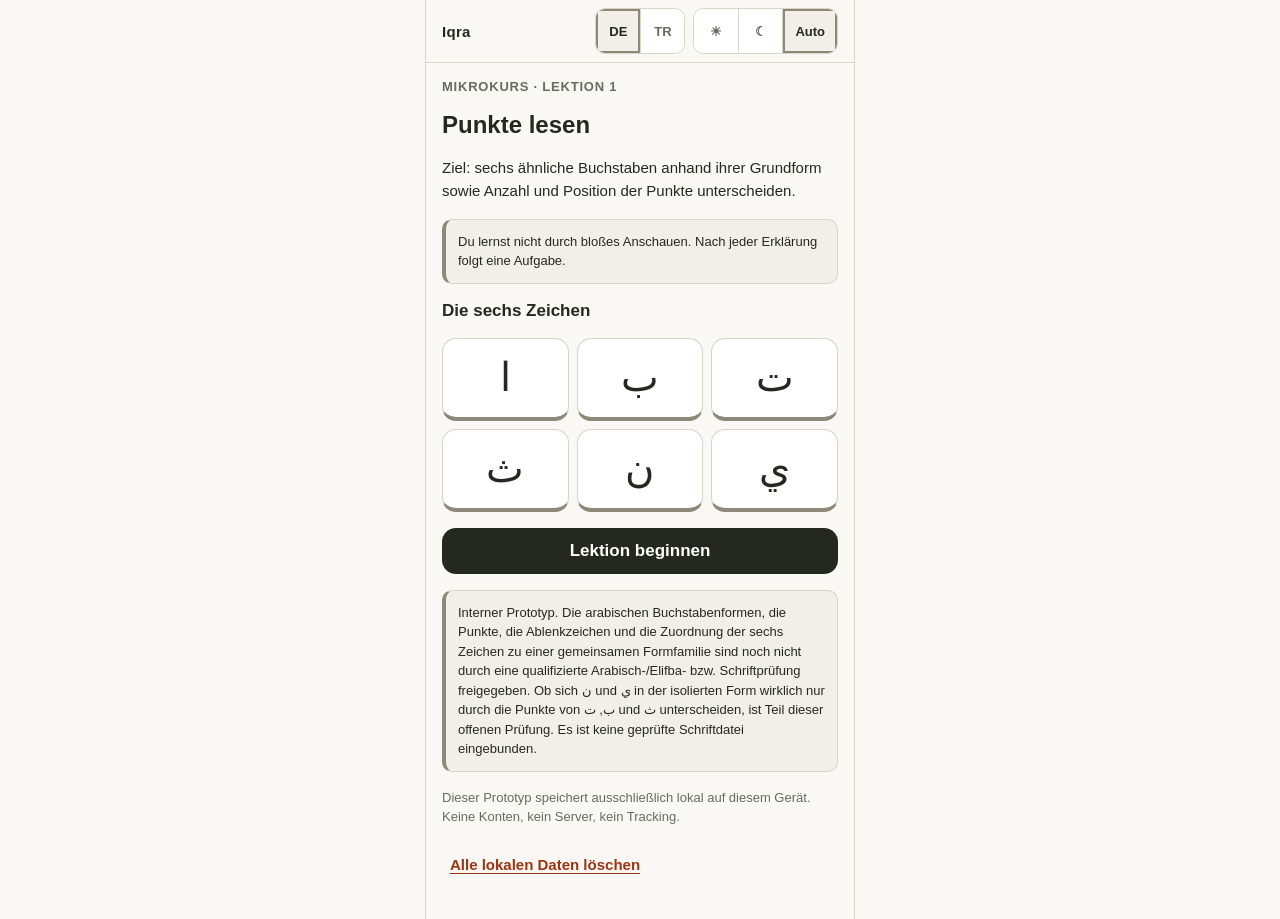
==== commit b1262083: "Vertical Slice zu einem adaptiven Mikrokurs mit sechs Zeichen erweitern Die Demolektion wird von dre" ====
--- a/index.html
+++ b/index.html
@@ -3,7 +3,7 @@
 <head>
 <meta charset="UTF-8">
 <meta name="viewport" content="width=device-width, initial-scale=1, viewport-fit=cover">
-<title>Iqra – Demolektion: Alif, Bā und Tā</title>
+<title>Iqra – Mikrokurs: Punkte unterscheiden</title>
 <link rel="stylesheet" href="styles.css">
 </head>
 <body>
@@ -11,6 +11,7 @@
 
   <header class="topbar">
     <p class="topbar-brand">Iqra</p>
+    <button class="link-btn" id="btn-to-overview" hidden data-i18n="common.overview">Übersicht</button>
     <div class="seg" id="seg-lang" role="group" aria-label="Sprache / Dil">
       <button class="seg-btn" data-lang="de" aria-pressed="true">DE</button>
       <button class="seg-btn" data-lang="tr" aria-pressed="false">TR</button>
@@ -22,67 +23,67 @@
     </div>
   </header>
 
-  <!-- ================= 1) Vorcheck ================= -->
-  <section class="view active" id="view-precheck">
+  <!-- ================= 1) Start und Lernziel ================= -->
+  <section class="view active" id="view-start">
     <div class="screen">
 
-      <!-- Folgetagsblock: nur sichtbar, wenn faellig -->
       <div class="banner" id="nextday-offer" hidden>
         <p class="section-title" data-i18n="nextday.offerTitle">Deine Folgeprüfung ist bereit.</p>
         <p class="muted-text" data-i18n="nextday.offerText">Kurzer Block mit den Zeichen, die zuletzt am wenigsten saßen. Kein Streak, keine Strafe.</p>
         <button class="btn btn-primary" id="btn-open-nextday" data-i18n="nextday.offerCta">Folgeprüfung starten</button>
       </div>
 
-      <div id="precheck-intro">
-        <p class="eyebrow" data-i18n="precheck.eyebrow">Demolektion</p>
-        <h1 class="view-title" data-i18n="precheck.title">Alif, Bā und Tā</h1>
-        <p class="body-text" id="precheck-introtext">Zuerst ein kurzer Vorcheck. Du bekommst dabei keine Rückmeldung, ob eine Antwort richtig war – er hält nur fest, wo du startest.</p>
-        <p class="fine-print" id="precheck-introhint" data-i18n="precheck.introHint">Wenn du ein Zeichen nicht kennst, wähle „Kenne ich nicht“. Das ist keine falsche Antwort.</p>
-      </div>
+      <p class="eyebrow" data-i18n="start.eyebrow">Mikrokurs · Lektion 1</p>
+      <h1 class="view-title" data-i18n="start.title">Punkte lesen</h1>
+      <p class="body-text" data-i18n="start.goal">Ziel: sechs ähnliche Buchstaben anhand ihrer Grundform sowie Anzahl und Position der Punkte unterscheiden.</p>
+      <p class="notice" data-i18n="start.method">Du lernst nicht durch bloßes Anschauen. Nach jeder Erklärung folgt eine Aufgabe.</p>
 
-      <div id="precheck-task" hidden>
-        <div class="meter">
-          <div class="meter-track"><div class="meter-fill" id="precheck-fill"></div></div>
-          <span class="meter-label" id="precheck-count"></span>
-        </div>
-        <div class="stage">
-          <div class="glyph-xl arabic" id="precheck-char" dir="rtl" lang="ar" translate="no"></div>
-        </div>
-        <div class="act">
-          <p class="act-label" data-i18n="precheck.actLabel">Deine Einschätzung</p>
-          <h2 class="section-title" data-i18n="precheck.question">Wie heißt dieses Zeichen?</h2>
-          <div class="choices choices-text" id="precheck-choices"></div>
-          <button class="btn btn-secondary" id="btn-precheck-unknown" data-i18n="precheck.unknown">Kenne ich nicht</button>
-        </div>
-      </div>
+      <h2 class="section-title" data-i18n="start.setTitle">Die sechs Zeichen</h2>
+      <div class="letter-cards" id="start-cards"></div>
 
-      <button class="btn btn-primary" id="btn-precheck-start" data-i18n="precheck.cta">Vorcheck starten</button>
-      <button class="btn btn-secondary" id="btn-restart-lesson" hidden data-i18n="precheck.restart">Lektion neu beginnen</button>
+      <button class="btn btn-primary" id="btn-start-lesson" data-i18n="start.cta">Lektion beginnen</button>
+      <button class="btn btn-secondary" id="btn-restart-lesson" hidden data-i18n="start.restart">Lektion neu beginnen</button>
 
-      <p class="notice" id="review-notice" data-i18n="notice.review">Interner Prototyp. Die arabischen Buchstabenformen, die Punkte und die Ablenkzeichen sind noch nicht durch eine qualifizierte Arabisch-/Elifba- bzw. Schriftprüfung freigegeben. Es ist keine geprüfte Schriftdatei eingebunden.</p>
+      <p class="notice" id="review-notice" data-i18n="notice.review">Interner Prototyp. Die arabischen Buchstabenformen, die Punkte, die Ablenkzeichen und die Zuordnung der sechs Zeichen zu einer gemeinsamen Formfamilie sind noch nicht durch eine qualifizierte Arabisch-/Elifba- bzw. Schriftprüfung freigegeben. Ob sich ن und ي in der isolierten Form wirklich nur durch die Punkte von ب, ت und ث unterscheiden, ist Teil dieser offenen Prüfung. Es ist keine geprüfte Schriftdatei eingebunden.</p>
       <p class="fine-print" id="storage-warning" hidden data-i18n="notice.noStorage">Dieses Gerät speichert gerade nichts lokal. Ein Ergebnis für morgen kann deshalb nicht zugesagt werden.</p>
       <p class="fine-print" data-i18n="notice.privacy">Dieser Prototyp speichert ausschließlich lokal auf diesem Gerät. Keine Konten, kein Server, kein Tracking.</p>
-      <button class="btn btn-secondary" id="btn-clear-data" data-i18n="notice.clear">Alle lokalen Daten löschen</button>
+      <button class="link-btn link-btn-danger" id="btn-clear-data" data-i18n="notice.clear">Alle lokalen Daten löschen</button>
     </div>
   </section>
 
-  <!-- ================= 2) Lernbühne ================= -->
+  <!-- ================= 2) Vorcheck ================= -->
+  <section class="view" id="view-precheck">
+    <div class="screen">
+      <p class="eyebrow" data-i18n="precheck.eyebrow">Vorcheck</p>
+      <div class="meter">
+        <div class="meter-track"><div class="meter-fill" id="precheck-fill"></div></div>
+        <span class="meter-label" id="precheck-count"></span>
+      </div>
+      <p class="fine-print" data-i18n="precheck.note">Ohne Rückmeldung – der Vorcheck passt nur den Einstieg an.</p>
+      <div class="act">
+        <h2 class="section-title" id="precheck-prompt"></h2>
+        <div id="precheck-task"></div>
+      </div>
+      <button class="btn btn-secondary" id="btn-precheck-unknown" data-i18n="precheck.unknown">Weiß ich nicht</button>
+    </div>
+  </section>
+
+  <!-- ================= 3) Interaktive Lernbühne ================= -->
   <section class="view" id="view-stage">
     <div class="screen">
+      <p class="eyebrow" id="stage-section-label"></p>
       <div class="meter">
         <div class="meter-track"><div class="meter-fill" id="stage-fill"></div></div>
         <span class="meter-label" id="stage-count"></span>
       </div>
 
-      <!-- Bühne: getönt, randlos, keine Bedienelemente -->
       <div class="stage" id="stage-area">
-        <div class="glyph-xl arabic" id="stage-char" dir="rtl" lang="ar" translate="no"></div>
+        <div class="glyph-row arabic" id="stage-char" dir="rtl" lang="ar" translate="no"></div>
         <p class="stage-caption" id="stage-caption"></p>
       </div>
 
-      <!-- Aktionskarte: Oberflächenfarbe und Rahmen -->
-      <div class="act">
-        <p class="act-label" id="stage-act-label" data-i18n="stage.actLabel">Jetzt du</p>
+      <div class="act" id="stage-act">
+        <p class="act-label" data-i18n="stage.actLabel">Jetzt du</p>
         <h2 class="section-title" id="stage-prompt"></h2>
         <div id="stage-action"></div>
         <p class="feedback" id="stage-feedback" role="status" aria-live="polite" hidden></p>
@@ -92,7 +93,7 @@
     </div>
   </section>
 
-  <!-- ================= 3) Übung ================= -->
+  <!-- ================= 4) Adaptive Übung / Challenge / Auflösung ================= -->
   <section class="view" id="view-practice">
     <div class="screen">
       <p class="eyebrow" id="practice-mode-label"></p>
@@ -100,6 +101,7 @@
         <div class="meter-track"><div class="meter-fill" id="practice-fill"></div></div>
         <span class="meter-label" id="practice-count"></span>
       </div>
+      <p class="levelbar" id="practice-levels"></p>
       <div class="act">
         <h2 class="section-title" id="practice-prompt"></h2>
         <div id="practice-task"></div>
@@ -109,7 +111,7 @@
     </div>
   </section>
 
-  <!-- ================= 4) Ergebnis ================= -->
+  <!-- ================= 5) Ergebnis ================= -->
   <section class="view" id="view-result">
     <div class="screen">
       <p class="eyebrow" data-i18n="result.eyebrow">Ergebnis</p>
@@ -123,7 +125,7 @@
     </div>
   </section>
 
-  <!-- ================= 5) Folgetagsprüfung ================= -->
+  <!-- ================= 6) Folgetagsprüfung ================= -->
   <section class="view" id="view-nextday">
     <div class="screen">
       <p class="eyebrow" data-i18n="nextday.eyebrow">Folgeprüfung</p>
--- a/styles.css
+++ b/styles.css
@@ -403,7 +403,7 @@
 .nowrap-group { white-space: nowrap; }
 
 /* Zwei Zeichen nebeneinander auf der Buehne (Vergleich ب / ت). */
-.glyph-pair { font-size: 0.85em; }
+
 
 /* Zeichen-Antwortkacheln */
 .choices {
@@ -470,11 +470,7 @@
 
 /* ---------- Rasterfund ---------- */
 
-.grid9 {
-  display: grid;
-  grid-template-columns: repeat(3, minmax(0, 1fr));
-  gap: var(--s2);
-}
+
 
 .grid-cell {
   aspect-ratio: 1 / 1;
@@ -534,40 +530,12 @@
 
 /* ---------- Punktplatzierung ---------- */
 
-.dots-board {
-  display: flex;
-  flex-direction: column;
-  align-items: center;
-  gap: var(--s2);
-  background: var(--surface-muted);
-  border: 1px solid var(--border);
-  border-radius: var(--radius-md);
-  padding: var(--s3);
-}
-
-.dot-slot {
-  width: 100%;
-  min-height: var(--tap);
-  border: 2px dashed var(--border-strong);
-  border-radius: var(--radius-sm);
-  background: var(--surface);
-  color: var(--text);
-  font-size: var(--fs-1);
-  font-weight: 700;
-  display: flex;
-  align-items: center;
-  justify-content: center;
-  gap: var(--s2);
-}
-
-.dot-slot[aria-pressed="true"] {
-  border-style: solid;
-  border-color: var(--text);
-  background: var(--surface-muted);
-}
-
-.dot-slot.is-correct { border-style: solid; border-color: var(--ok); background: var(--ok-soft); }
-.dot-slot.is-wrong { border-style: solid; border-color: var(--attn); background: var(--attn-soft); }
+
+
+
+
+
+
 
 .dot-mark {
   display: inline-flex;
@@ -585,54 +553,18 @@
 
 /* Die Buehne steht INNERHALB der Aktionskarte, wenn eine Aufgabe ein Zeichen
    zeigt. Aussenabstand entfaellt dort, damit keine doppelte Rahmung entsteht. */
-.act > #practice-task > .stage,
-.act > #nextday-task > .stage {
-  width: 100%;
-}
+
 
 /* Zeigt die gesetzten Punkte direkt ueber bzw. unter der Grundform. */
-.dots-applied {
-  min-height: 14px;
-  display: flex;
-  justify-content: center;
-  align-items: center;
-}
-
-.dots-base {
-  font-size: clamp(3.5rem, 18vw, 5rem);
-  color: var(--text);
-  min-height: 1.35em;
-  display: flex;
-  align-items: center;
-  justify-content: center;
-}
-
-.token-row {
-  display: grid;
-  grid-template-columns: repeat(2, minmax(0, 1fr));
-  gap: var(--s2);
-}
-
-.token {
-  min-height: var(--tap);
-  border: 2px solid var(--border);
-  border-radius: var(--radius-md);
-  background: var(--surface);
-  color: var(--text);
-  font-size: var(--fs-2);
-  font-weight: 700;
-  padding: var(--s2);
-  display: flex;
-  align-items: center;
-  justify-content: center;
-  gap: var(--s2);
-}
-
-.token[aria-pressed="true"] {
-  border-color: var(--text);
-  border-width: 3px;
-  background: var(--surface-muted);
-}
+
+
+
+
+
+
+
+
+
 
 /* ---------- Rueckmeldung ---------- */
 
@@ -652,11 +584,7 @@
 .feedback-ok { background: var(--ok-soft); border-color: var(--ok); color: var(--text); }
 .feedback-attn { background: var(--attn-soft); border-color: var(--attn); color: var(--text); }
 
-.feedback-lead {
-  display: block;
-  font-weight: 700;
-  margin-bottom: var(--s1);
-}
+
 
 /* ---------- Fortschrittszeile ---------- */
 
@@ -785,3 +713,316 @@
   white-space: nowrap;
   border: 0;
 }
+
+/* =========================================================================
+   Komponenten des Mikrokurses (sechs Zeichen)
+   ========================================================================= */
+
+/* ---------- Startansicht: Buchstabenkarten ---------- */
+
+.letter-cards {
+  display: grid;
+  grid-template-columns: repeat(3, minmax(0, 1fr));
+  gap: var(--s2);
+}
+
+.letter-card {
+  background: var(--surface);
+  border: 1px solid var(--border);
+  border-block-end: 4px solid var(--border-strong);
+  border-radius: var(--radius-md);
+  padding: var(--s3) var(--s2);
+  display: flex;
+  flex-direction: column;
+  align-items: center;
+  gap: var(--s1);
+  text-align: center;
+}
+
+.letter-card[data-status="today_secure"],
+.letter-card[data-status="overnight_secure"] { border-block-end-color: var(--ok); }
+.letter-card[data-status="not_yet"] { border-block-end-color: var(--attn); }
+
+.letter-card-char { font-size: clamp(2rem, 9vw, 2.5rem); }
+
+.letter-card-status {
+  font-size: var(--fs-1);
+  font-weight: 600;
+  color: var(--text-muted);
+  line-height: 1.3;
+}
+
+.letter-card[data-status="today_secure"] .letter-card-status,
+.letter-card[data-status="overnight_secure"] .letter-card-status { color: var(--ok); }
+.letter-card[data-status="not_yet"] .letter-card-status { color: var(--attn); }
+
+/* ---------- Sichtbare Stufenprogression ---------- */
+
+
+
+.levelbar {
+  display: flex;
+  align-items: center;
+  gap: var(--s1);
+  margin: 0;
+}
+
+.level-seg {
+  width: 26px;
+  height: 4px;
+  border-radius: 2px;
+  background: var(--border);
+}
+
+.level-seg.is-done { background: var(--border-strong); }
+.level-seg.is-active { background: var(--text); height: 6px; }
+
+.level-text {
+  font-size: var(--fs-1);
+  font-weight: 700;
+  color: var(--text-muted);
+  margin-inline-start: var(--s2);
+}
+
+
+
+
+
+
+/* ---------- Buehne: mehrere Zeichen nebeneinander ---------- */
+
+.glyph-row {
+  display: flex;
+  gap: var(--s4);
+  align-items: center;
+  justify-content: center;
+  flex-wrap: wrap;
+}
+
+.glyph-lg {
+  font-size: clamp(3rem, 15vw, 4.25rem);
+  line-height: 1.25;
+}
+
+/* Buehne innerhalb einer Aktionskarte (Blitzabruf, Merkmalsfrage). */
+.stage-inline {
+  width: 100%;
+  min-height: 0;
+  padding: var(--s4);
+}
+
+/* ---------- Optionsraster 2 bis 6 ---------- */
+
+.choices-2, .choices-4, .choices-6 { grid-template-columns: repeat(2, minmax(0, 1fr)); }
+.choices-3, .choices-5 { grid-template-columns: repeat(3, minmax(0, 1fr)); }
+
+@media (max-width: 359px) {
+  .choices-3, .choices-5 { grid-template-columns: repeat(2, minmax(0, 1fr)); }
+}
+
+/* ---------- Rasterfund mit mindestens zwoelf Zellen ---------- */
+
+.grid-find {
+  display: grid;
+  grid-template-columns: repeat(4, minmax(0, 1fr));
+  gap: var(--s2);
+}
+
+.grid-find-small { grid-template-columns: repeat(4, minmax(0, 1fr)); }
+
+.grid-find .grid-cell { font-size: clamp(1.5rem, 8vw, 2.25rem); }
+
+/* ---------- Sortieren nach Anzahl / Position ---------- */
+
+.sort-pool {
+  display: flex;
+  flex-wrap: wrap;
+  gap: var(--s2);
+  justify-content: center;
+  padding: var(--s3);
+  background: var(--surface-muted);
+  border: 1px solid var(--border);
+  border-radius: var(--radius-md);
+}
+
+.sort-chip {
+  min-width: var(--tap);
+  min-height: var(--tap);
+  padding: var(--s2) var(--s3);
+  font-size: clamp(1.75rem, 8vw, 2.25rem);
+  background: var(--surface);
+  border: 2px solid var(--border-strong);
+  border-radius: var(--radius-md);
+  color: var(--text);
+}
+
+.sort-chip[aria-pressed="true"] {
+  border-width: 3px;
+  border-color: var(--text);
+  background: var(--surface-muted);
+}
+
+.sort-chip.is-placed { opacity: 0.4; }
+
+.sort-bins {
+  display: grid;
+  grid-template-columns: repeat(2, minmax(0, 1fr));
+  gap: var(--s2);
+  margin-top: var(--s3);
+}
+
+.sort-bin {
+  min-height: 92px;
+  padding: var(--s2);
+  border: 2px dashed var(--border-strong);
+  border-radius: var(--radius-md);
+  background: var(--surface);
+  color: var(--text);
+  display: flex;
+  flex-direction: column;
+  align-items: center;
+  gap: var(--s1);
+}
+
+.sort-bin-label {
+  font-size: var(--fs-1);
+  font-weight: 700;
+  line-height: 1.3;
+  text-align: center;
+}
+
+.sort-bin-slot {
+  display: flex;
+  flex-wrap: wrap;
+  gap: var(--s1);
+  justify-content: center;
+  min-height: 28px;
+}
+
+.sort-placed { font-size: 1.5rem; }
+
+.sort-bin.is-correct { border-style: solid; border-color: var(--ok); background: var(--ok-soft); }
+.sort-bin.is-wrong { border-style: solid; border-color: var(--attn); background: var(--attn-soft); }
+
+/* ---------- Punktkonstruktion ---------- */
+
+.construct-board {
+  display: flex;
+  flex-direction: column;
+  align-items: stretch;
+  gap: var(--s2);
+  padding: var(--s3);
+  background: var(--surface-muted);
+  border: 1px solid var(--border);
+  border-radius: var(--radius-md);
+}
+
+.construct-zone {
+  min-height: 56px;
+  border: 2px dashed var(--border-strong);
+  border-radius: var(--radius-sm);
+  background: var(--surface);
+  color: var(--text);
+  display: flex;
+  align-items: center;
+  justify-content: center;
+  gap: var(--s2);
+  flex-wrap: wrap;
+}
+
+.construct-zone-label {
+  font-size: var(--fs-1);
+  font-weight: 700;
+}
+
+.dot-mark {
+  display: inline-flex;
+  gap: var(--s1);
+  align-items: center;
+  min-height: 12px;
+}
+
+.dot-mark span {
+  width: 10px;
+  height: 10px;
+  border-radius: 50%;
+  background: var(--text);
+  display: inline-block;
+}
+
+/* Neutrale Uebungsflaeche. Ausdruecklich kein arabischer Buchstabe und keine
+   nachgezeichnete Glyphe – deshalb sichtbar beschriftet. */
+.practice-form {
+  display: flex;
+  flex-direction: column;
+  align-items: center;
+  gap: var(--s1);
+  padding: var(--s2) 0;
+}
+
+.practice-form-svg {
+  width: 120px;
+  max-width: 60%;
+  height: auto;
+  color: var(--text-muted);
+}
+
+.practice-form-label {
+  font-size: var(--fs-1);
+  color: var(--text-muted);
+  text-align: center;
+  line-height: 1.3;
+}
+
+/* ---------- Ergebnisdetails ---------- */
+
+.result-facts {
+  margin: 0;
+  padding-inline-start: var(--s4);
+  display: flex;
+  flex-direction: column;
+  gap: var(--s1);
+}
+
+.result-facts li {
+  font-size: var(--fs-1);
+  line-height: 1.5;
+  color: var(--text-muted);
+}
+
+/* Textknopf: fuer Aktionen, die vorhanden sein muessen, aber nicht mit dem
+   primaeren CTA konkurrieren duerfen (Ausstieg, Datenloeschung). */
+.link-btn {
+  min-height: var(--tap);
+  padding: var(--s1) var(--s2);
+  font-size: var(--fs-2);
+  font-weight: 600;
+  color: var(--text-muted);
+  text-decoration: underline;
+  text-underline-offset: 3px;
+  background: transparent;
+  align-self: flex-start;
+}
+
+.link-btn-danger { color: var(--attn); }
+
+/* Positionsfaecher untereinander: die Anordnung bildet ab, was sie meint. */
+.sort-bins-pos { grid-template-columns: minmax(0, 1fr); }
+
+/* Punktablagen naeher an der Uebungsform, damit "oben"/"unten" als Relation
+   sichtbar wird und nicht nur beschriftet ist. */
+.construct-board { gap: var(--s1); }
+
+.construct-zone {
+  min-height: var(--tap);
+  max-width: 68%;
+  margin-inline: auto;
+  width: 100%;
+}
+
+/* Die Erklaerung der Uebungsform ist wichtiger als die Form selbst. */
+.practice-form-svg { color: var(--border-strong); }
+.practice-form-label { color: var(--text); }
+
+/* Im Ergebnis ist das Zeichen mit seinen Punkten der eigentliche Gegenstand. */
+.result-char { font-size: 2.75rem; }
